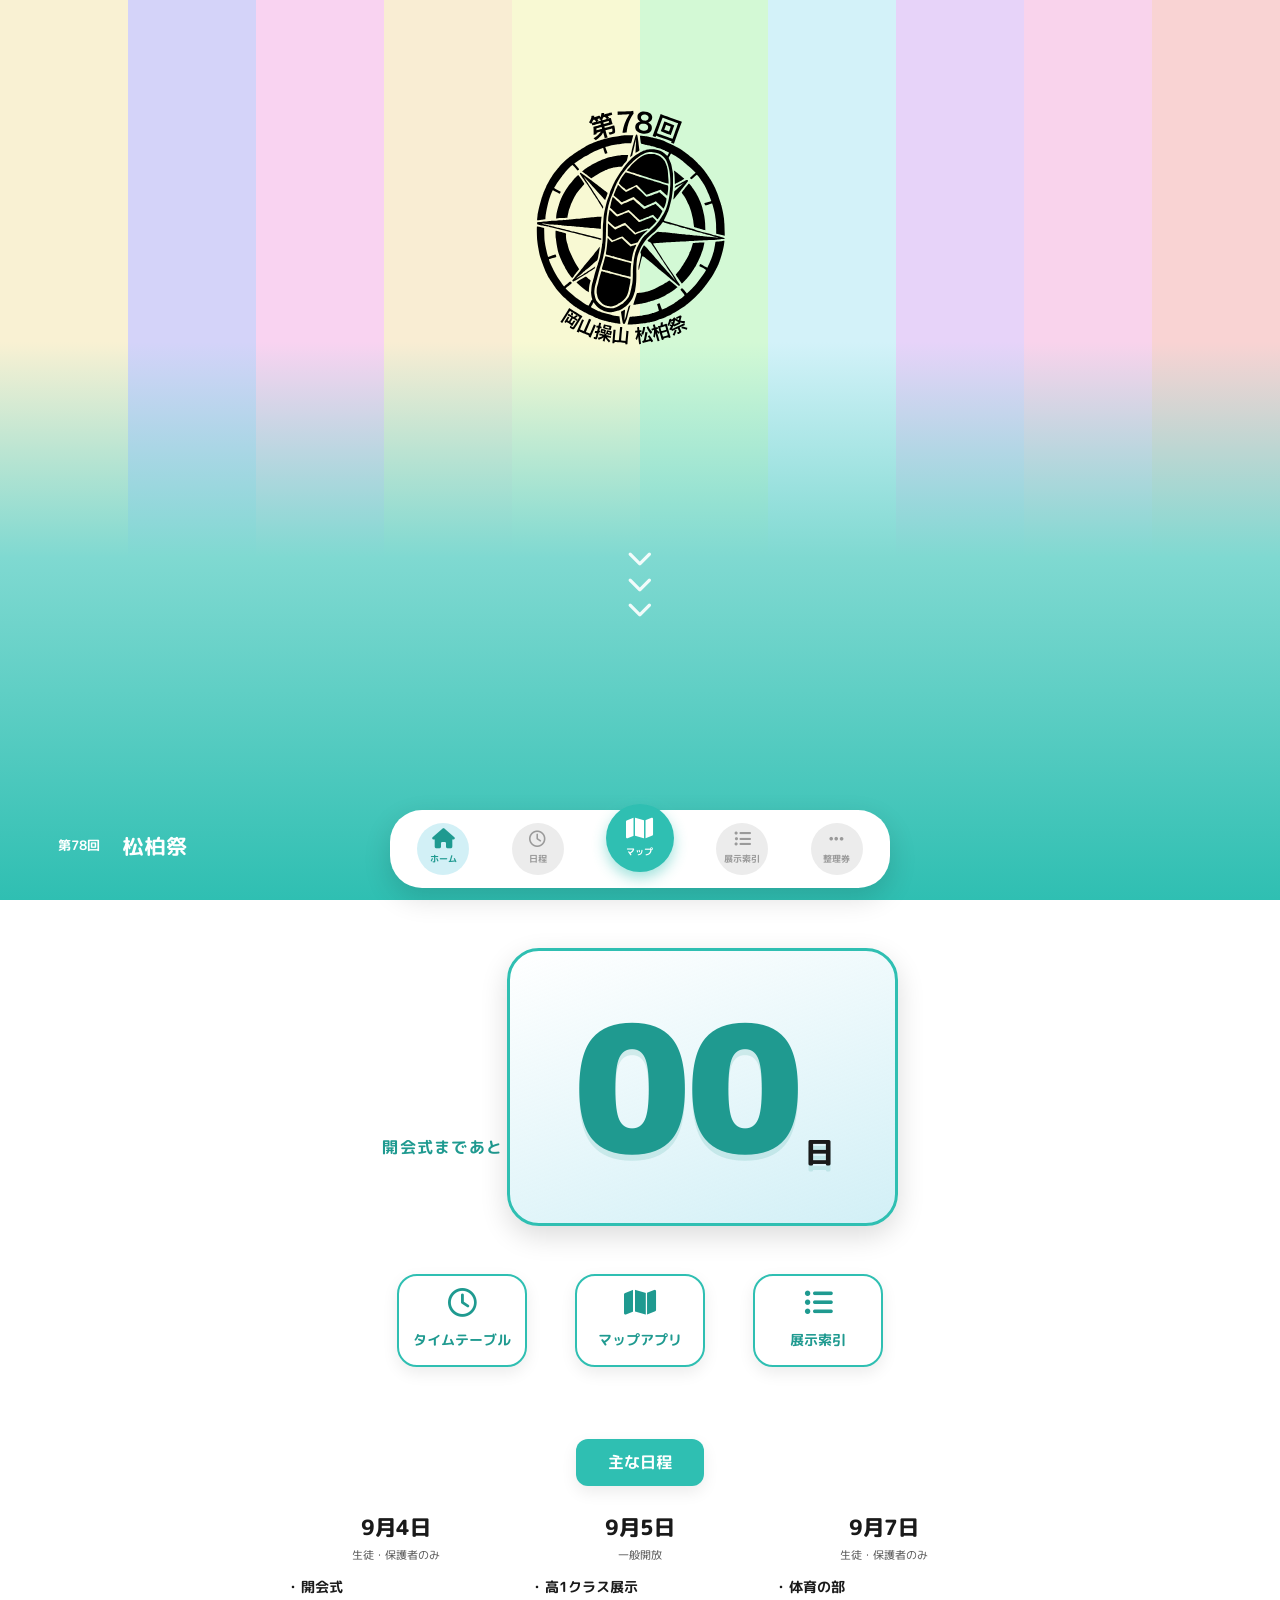
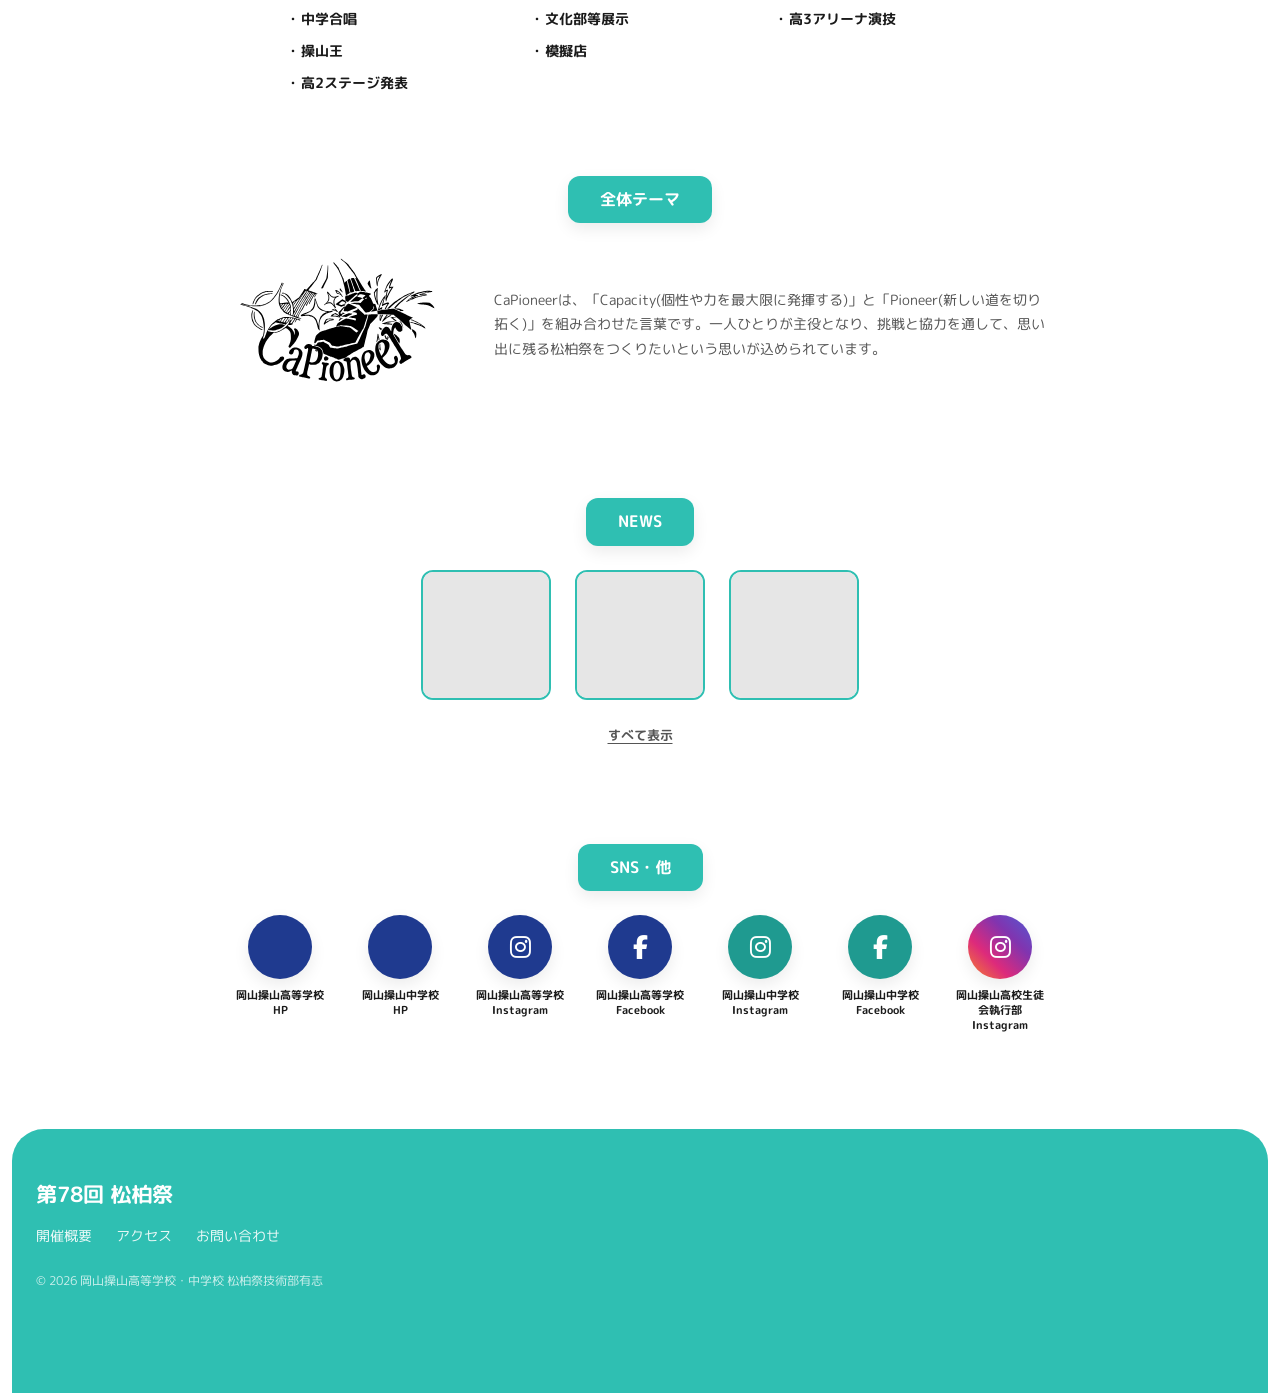
==== index.html @ d649d00e "gae" ====
<!DOCTYPE html>
<html lang="ja">
<head>
  <meta charset="UTF-8">
  <meta name="viewport" content="width=device-width, initial-scale=1.0, viewport-fit=cover">
  <title>第78回 松柏祭 | 岡山操山 松柏祭 公式案内サイト</title>
  <meta name="description" content="岡山操山高等学校 第78回 松柏祭の公式案内サイト。タイムテーブル・マップ・展示情報・お知らせをご案内します。">

  <!-- Google Fonts: 丸みのある見出し/本文フォント -->
  <link rel="preconnect" href="https://fonts.googleapis.com">
  <link href="https://fonts.googleapis.com/css2?family=M+PLUS+Rounded+1c:wght@400;500;700;800&display=swap" rel="stylesheet">

  <!-- Font Awesome(アイコン) -->
  <link rel="stylesheet" href="https://cdnjs.cloudflare.com/ajax/libs/font-awesome/6.5.1/css/all.min.css">

  <!-- サイト共通スタイル -->
  <link rel="stylesheet" href="css/style.css">
</head>
<body>

  <!-- ============ 起動時スプラッシュ(白背景→ページへゆっくり切り替え) ============ -->
  <!-- ロゴは .hero__logo と全く同じ配置ルールを使うことで、
       スプラッシュ表示時とHero本体表示時でロゴの位置・大きさが完全に一致するようにしている -->
  <div class="splash" id="splash" aria-hidden="true">
    <img class="hero__logo splash__logo" src="images/logo-shohakusai.svg" alt="">
  </div>

  <!-- ============ 背景装飾(半透明の丸) ============ -->
  <!-- aria-hidden: 装飾要素のためスクリーンリーダーからは非表示 -->
  <div class="bg-decoration" aria-hidden="true">
    <span class="circle c1"></span>
    <span class="circle c2"></span>
    <span class="circle c3"></span>
    <span class="circle c4"></span>
    <span class="circle c5"></span>
    <span class="circle c6"></span>
    <span class="circle c7"></span>
    <span class="circle c8"></span>
  </div>

  <!-- ============ Hero セクション ============ -->
  <header class="hero" id="hero">
    <img class="hero__logo" src="images/logo-shohakusai.svg" alt="第78回 岡山操山 松柏祭 ロゴ">

    <!-- スクロールを促す矢印アニメーション -->
    <div class="hero__scroll" aria-hidden="true">
      <i class="fa-solid fa-chevron-down"></i>
      <i class="fa-solid fa-chevron-down"></i>
      <i class="fa-solid fa-chevron-down"></i>
    </div>

    <!-- Heroを抜けると、この帯がそのままの位置・デザインで画面上部に固定される(id="hero-footer-bar") -->
    <div class="hero__footer-bar" id="hero-footer-bar">
      <span class="badge">第78回</span>
      <span class="title">松柏祭</span>
    </div>
  </header>

  <!-- ============ メインコンテンツ(PCでは中央寄せ幅を持たせる) ============ -->
  <div class="page-content">
    <main>
      <!-- ============ カウントダウン ============ -->
      <section class="countdown fade-in-section" aria-label="開会式カウントダウン">
        <p class="countdown__label">開会式まであと</p>
        <div class="countdown__card">
          <p class="countdown__number">
            <span id="countdown-days">--</span><span class="countdown__unit">日</span>
          </p>
        </div>
      </section>

      <!-- ============ メニュー(タイムテーブル/マップ/展示) ============ -->
      <nav class="menu-buttons fade-in-section" aria-label="主要メニュー">
        <a href="pages/timetable.html" class="menu-btn">
          <span class="menu-btn__circle"><i class="fa-regular fa-clock"></i></span>
          <span class="menu-btn__label">タイムテーブル</span>
        </a>
        <a href="pages/map.html" class="menu-btn">
          <span class="menu-btn__circle"><i class="fa-solid fa-map"></i></span>
          <span class="menu-btn__label">マップアプリ</span>
        </a>
        <a href="pages/exhibits.html" class="menu-btn">
          <span class="menu-btn__circle"><i class="fa-solid fa-list-ul"></i></span>
          <span class="menu-btn__label">展示索引</span>
        </a>
      </nav>

      <!-- ============ 主な日程 ============ -->
      <section class="schedule fade-in-section" aria-label="主な日程">
        <p class="pill-btn">主な日程</p>
        <div class="schedule__grid">
          <div class="schedule__day">
            <p class="schedule__date">9月4日</p>
            <p class="schedule__note">生徒・保護者のみ</p>
            <ul class="schedule__list">
              <li>開会式</li>
              <li>中学合唱</li>
              <li>操山王</li>
              <li>高2ステージ発表</li>
            </ul>
          </div>
          <div class="schedule__day">
            <p class="schedule__date">9月5日</p>
            <p class="schedule__note">一般開放</p>
            <ul class="schedule__list">
              <li>高1クラス展示</li>
              <li>文化部等展示</li>
              <li>模擬店</li>
            </ul>
          </div>
          <div class="schedule__day">
            <p class="schedule__date">9月7日</p>
            <p class="schedule__note">生徒・保護者のみ</p>
            <ul class="schedule__list">
              <li>体育の部</li>
              <li>高3アリーナ演技</li>
            </ul>
          </div>
        </div>
      </section>

      <!-- ============ 全体テーマ(常時表示・モーダルは廃止) ============ -->
      <section class="theme-section fade-in-section" aria-label="全体テーマ">
        <p class="pill-btn">全体テーマ</p>
        <div class="theme-section__body">
          <img class="theme-section__logo" src="images/logo-capioneer.svg" alt="全体テーマ Capioneer ロゴ">
          <p class="theme-section__desc">
            CaPioneerは、「Capacity(個性や力を最大限に発揮する)」と「Pioneer(新しい道を切り拓く)」を組み合わせた言葉です。一人ひとりが主役となり、挑戦と協力を通して、思い出に残る松柏祭をつくりたいという思いが込められています。
          </p>
        </div>
      </section>

      <!-- ============ NEWS ============ -->
      <section class="news fade-in-section" aria-label="お知らせ一覧">
        <p class="pill-btn">NEWS</p>
        <div class="news__grid">
          <a class="news__item" href="pages/news.html">
            <span class="news__placeholder"></span>
          </a>
          <a class="news__item" href="pages/news.html">
            <span class="news__placeholder"></span>
          </a>
          <a class="news__item" href="pages/news.html">
            <span class="news__placeholder"></span>
          </a>
        </div>
        <a class="news__viewall" href="pages/news.html">すべて表示</a>
      </section>

      <!-- ============ SNS・他 ============ -->
      <section class="sns fade-in-section" aria-label="SNS・その他リンク">
        <p class="pill-btn">SNS・他</p>
        <div class="sns__grid">
          <a class="sns__item" href="https://www.sozan.okayama-c.ed.jp/" target="_blank" rel="noopener">
            <span class="sns__icon sns__icon--school"><i class=""></i></span>
            <span class="sns__label">岡山操山高等学校<br>HP</span>
          </a>
          <a class="sns__item" href="https://www.sozan-jhs.okayama-c.ed.jp/" target="_blank" rel="noopener">
            <span class="sns__icon sns__icon--school"><i class=""></i></span>
            <span class="sns__label">岡山操山中学校<br>HP</span>
          </a>
          <a class="sns__item" href="https://www.instagram.com/sozankou_shouhaku?utm_source=ig_web_button_share_sheet&igsh=ZDNlZDc0MzIxNw==" target="_blank" rel="noopener">
            <span class="sns__icon sns__icon--school"><i class="fa-brands fa-instagram"></i></span>
            <span class="sns__label">岡山操山高等学校<br>Instagram</span>
          </a>
          <a class="sns__item" href="https://www.facebook.com/okayama.sozan" target="_blank" rel="noopener">
            <span class="sns__icon sns__icon--school"><i class="fa-brands fa-facebook-f"></i></span>
            <span class="sns__label">岡山操山高等学校<br>Facebook</span>
          </a>
          <a class="sns__item" href="https://www.instagram.com/sozanjhs01?utm_source=ig_web_button_share_sheet&igsh=ZDNlZDc0MzIxNw==" target="_blank" rel="noopener">
            <span class="sns__icon sns__icon--junior"><i class="fa-brands fa-instagram"></i></span>
            <span class="sns__label">岡山操山中学校<br>Instagram</span>
          </a>
          <a class="sns__item" href="https://www.facebook.com/sozanjhs/" target="_blank" rel="noopener">
            <span class="sns__icon sns__icon--junior"><i class="fa-brands fa-facebook-f"></i></span>
            <span class="sns__label">岡山操山中学校<br>Facebook</span>
          </a>
          <a class="sns__item" href="https://www.instagram.com/sozanseitokai?utm_source=ig_web_button_share_sheet&igsh=ZDNlZDc0MzIxNw==" target="_blank" rel="noopener">
            <span class="sns__icon sns__icon--capioneer"><i class="fa-brands fa-instagram"></i></span>
            <span class="sns__label">岡山操山高校生徒会執行部<br>Instagram</span>
          </a>
        </div>
      </section>
    </main>
  </div>

  <!-- ============ フッター(ターコイズを画面最下部まで伸ばす) ============ -->
  <footer class="site-footer fade-in-section">
    <p class="footer-title">第78回 松柏祭</p>
    <ul class="footer-links">
      <li>開催概要</li>
      <li>アクセス</li>
      <li>お問い合わせ</li>
    </ul>
    <p class="footer-copy">&copy; 2026 岡山操山高等学校・中学校 松柏祭技術部有志</p>
  </footer>

  <!-- =====-======= 下部タブバー(画面最下部に固定) ============ -->
  <nav class="tab-bar" aria-label="下部ナビゲーション">
    <a href="#hero" class="tab-item is-active" data-tab="home">
      <i class="fa-solid fa-house"></i>
      <span>ホーム</span>
    </a>
    <a href="pages/timetable.html" class="tab-item" data-tab="timetable">
      <i class="fa-regular fa-clock"></i>
      <span>日程</span>
    </a>
    <a href="pages/map.html" class="tab-item tab-item--center" data-tab="map">
      <i class="fa-solid fa-map"></i>
      <span>マップ</span>
    </a>
    <a href="pages/exhibits.html" class="tab-item" data-tab="exhibits">
      <i class="fa-solid fa-list-ul"></i>
      <span>展示索引</span>
    </a>
    <a href="pages/news.html" class="tab-item" data-tab="more">
      <i class="fa-solid fa-ellipsis"></i>
      <span>整理券</span>
    </a>
  </nav>

  <!-- サイト共通スクリプト -->
  <script src="js/script.js"></script>
</body>
</html>
---- css/style.css ----
/* ============================================================
   松柏祭 案内サイト スタイルシート
   構成: 変数定義 → リセット → 共通パーツ → セクション別 → タブバー
         → モーダル → アニメーション → レスポンシブ
   ============================================================ */

/* ---------- 1. カラー・変数定義( :root で一元管理 ) ---------- */
:root {
  /* ベースカラー */
  --color-bg: #ffffff;
  --color-text: #1a1a1a;
  --color-text-sub: #555555;

  /* アクセント(ターコイズグリーン) */
  --color-accent: #2fbfb2;
  --color-accent-dark: #1f9a90;
  --color-accent-light: #7fd9d1;

  /* パステルカラー(装飾の丸用) */
  --pastel-yellow: #f5e6a8;
  --pastel-pink:   #f6c9d6;
  --pastel-blue:   #ade3ef;
  --pastel-purple: #d9cdf0;
  --pastel-green:  #c8edd1;

  /* Hero背景ストライプ専用カラー(指定画像から抽出した10色を左から順に) */
  --stripe-1: #f9f1d3;
  --stripe-2: #d4d3f9;
  --stripe-3: #f9d3f1;
  --stripe-4: #f9edd3;
  --stripe-5: #f8f9d3;
  --stripe-6: #d3f9d5;
  --stripe-7: #d3f2f9;
  --stripe-8: #e7d3f9;
  --stripe-9: #f9d3ec;
  --stripe-10: #f9d3d3;

  /* 半透明版(背景の丸用) */
  --pastel-yellow-t: rgba(245, 230, 168, 0.55);
  --pastel-pink-t:   rgba(246, 201, 214, 0.55);
  --pastel-blue-t:   rgba(173, 227, 239, 0.55);
  --pastel-purple-t: rgba(217, 205, 240, 0.55);
  --pastel-green-t:  rgba(200, 237, 209, 0.55);

  /* 影・角丸・余白 */
  --radius-s: 12px;
  --radius-m: 20px;
  --radius-l: 32px;
  --shadow-soft: 0 6px 16px rgba(0, 0, 0, 0.08);
  --shadow-strong: 0 10px 28px rgba(0, 0, 0, 0.14);
  --space-s: 12px;
  --space-m: 24px;
  --space-l: 48px;

  /* タブバーの高さ(コンテンツの下部余白計算に使用) */
  --tabbar-height: 78px;

  /* フォント */
  --font-heading: 'M PLUS Rounded 1c', 'Hiragino Maru Gothic ProN', sans-serif;
  --font-body: 'M PLUS Rounded 1c', 'Hiragino Kaku Gothic ProN', sans-serif;
}

/* ---------- 2. リセット ---------- */
* {
  margin: 0;
  padding: 0;
  box-sizing: border-box;
}

html {
  scroll-behavior: smooth;
  height: 100%;
}

/* sticky footer パターン:コンテンツが短くてもフッターが画面最下部に張り付く */
body {
  display: flex;
  flex-direction: column;
  min-height: 100%;
  font-family: var(--font-body);
  color: var(--color-text);
  background-color: var(--color-bg);
  line-height: 1.7;
  overflow-x: hidden;
}

/* main を伸縮させることでフッターを常に下端に押し出す */
.page-content {
  flex: 1 0 auto;
}

a {
  text-decoration: none;
  color: inherit;
}

button {
  font-family: inherit;
  border: none;
  background: none;
  cursor: pointer;
}

img {
  max-width: 100%;
  display: block;
}

ul {
  list-style: none;
}

/* ---------- 3. 起動時スプラッシュ ---------- */
/* 白背景の上に Hero ロゴ(.hero__logo と同じ配置・同じサイズ)だけを表示し、
   一定時間後に背景を透明へフェードさせることで「白背景 → ページ」への
   ゆっくりとした切り替わりを演出する。ロゴ自体の位置・大きさは
   Hero本体のロゴと完全に同一なので、切り替わってもロゴは動かない。 */
.splash {
  position: fixed;
  inset: 0;
  z-index: 300;
  display: flex;
  flex-direction: column;
  align-items: center;
  padding: var(--space-l) var(--space-m) var(--space-m);
  background: var(--color-bg);
  opacity: 1;
  visibility: visible;
  transition: opacity 1.4s ease, visibility 1.4s ease;
}

.splash__logo {
  /* .hero__logo の margin-top / width をそのまま継承して位置を一致させる */
  animation: none; /* Hero側のfadeInDownと二重に動かないようにsplash内では無効化 */
}

.splash.is-hidden {
  opacity: 0;
  visibility: hidden;
  pointer-events: none;
}

/* スプラッシュ表示中はページのスクロールを止める */
body.is-splash-active {
  overflow: hidden;
  height: 100%;
}

/* ---------- 4. 背景の半透明の丸(装飾) ---------- */
/* 全体を覆う固定の装飾レイヤー。クリックを邪魔しないよう pointer-events: none */
.bg-decoration {
  position: fixed;
  inset: 0;
  z-index: -1;
  overflow: hidden;
  pointer-events: none;
}

.bg-decoration .circle {
  position: absolute;
  border-radius: 50%;
  filter: blur(0.5px);
}

/* 各丸のサイズ・位置・色をランダム風に配置 */
.bg-decoration .c1 { width: 180px; height: 180px; top: 8%;  left: -60px; background: var(--pastel-yellow-t); }
.bg-decoration .c2 { width: 220px; height: 220px; top: 4%;  right: -80px; background: var(--pastel-green-t); }
.bg-decoration .c3 { width: 160px; height: 160px; top: 30%; left: 4%;   background: var(--pastel-blue-t); }
.bg-decoration .c4 { width: 240px; height: 240px; top: 24%; right: -90px; background: var(--pastel-pink-t); }
.bg-decoration .c5 { width: 150px; height: 150px; top: 55%; right: 6%;  background: var(--pastel-purple-t); }
.bg-decoration .c6 { width: 190px; height: 190px; top: 62%; left: -70px; background: var(--pastel-pink-t); }
.bg-decoration .c7 { width: 170px; height: 170px; top: 82%; right: -60px; background: var(--pastel-green-t); }
.bg-decoration .c8 { width: 140px; height: 140px; top: 78%; left: 8%;   background: var(--pastel-yellow-t); }

/* ---------- 5. Hero セクション ---------- */
.hero {
  position: relative;
  min-height: 100vh;
  display: flex;
  flex-direction: column;
  align-items: center;
  justify-content: space-between;
  overflow: hidden;
  padding: var(--space-l) var(--space-m) var(--space-m);
  text-align: center;
  /* 上:淡いストライプ → 下:ターコイズへのグラデーション */
  background:
    linear-gradient(to bottom, rgba(255,255,255,0) 0%, rgba(255,255,255,0) 38%, var(--color-accent-light) 62%, var(--color-accent) 100%),
    repeating-linear-gradient(
      90deg,
      var(--stripe-1)  0%   10%,
      var(--stripe-2)  10%  20%,
      var(--stripe-3)  20%  30%,
      var(--stripe-4)  30%  40%,
      var(--stripe-5)  40%  50%,
      var(--stripe-6)  50%  60%,
      var(--stripe-7)  60%  70%,
      var(--stripe-8)  70%  80%,
      var(--stripe-9)  80%  90%,
      var(--stripe-10) 90%  100%
    );
}

.hero__logo {
  width: min(78vw, 680px);
  margin-top: var(--space-l);
  animation: fadeInDown 1s ease both;
}

/* スクロールを促す矢印アニメーション */
.hero__scroll {
  display: flex;
  flex-direction: column;
  align-items: center;
  gap: -6px;
  color: #ffffff;
  margin: var(--space-m) 0;
}

.hero__scroll i {
  font-size: 1.6rem;
  animation: bounceDown 1.6s ease-in-out infinite;
  opacity: 0.9;
}
.hero__scroll i:nth-child(2) { animation-delay: 0.15s; }
.hero__scroll i:nth-child(3) { animation-delay: 0.3s; }

/* Hero下部の帯(祭名表示) */
.hero__footer-bar {
  width: 100%;
  display: flex;
  align-items: center;
  gap: var(--space-s);
  color: #ffffff;
  font-weight: 700;
  padding: var(--space-s) var(--space-m);
}

.hero__footer-bar .badge {
  font-size: 0.8rem;
  padding: 4px 10px;
  border-radius: 999px;
}

.hero__footer-bar .title {
  font-size: 1.3rem;
  letter-spacing: 0.05em;
}

/* Heroを抜けると、この帯は位置・デザインをそのままに画面上部へ固定される。
   フェードインやスライドといった演出は行わず、クラス付与と同時に瞬時に切り替わる。 */
.hero__footer-bar.is-pinned {
  position: fixed;
  top: 0;
  left: 0;
  right: 0;
  z-index: 150;
  background: var(--color-accent);
}

/* ----------- 6. カウントダウン ----------- */
.countdown {
  text-align: center;
  padding: var(--space-l) var(--space-m) var(--space-m);
}

.countdown__label {
  display: inline-block;
  font-size: 1rem;
  font-weight: 700;
  color: var(--color-accent-dark);
  letter-spacing: 0.08em;
  margin-bottom: var(--space-m);
}

/* 数字を引き立てるカード。パステルなグラデーションと太めのアクセント枠、
   ふわっとした影でおしゃれさと視認性を両立させる */
.countdown__card {
  position: relative;
  display: inline-flex;
  align-items: center;
  justify-content: center;
  margin: 0 auto;
  padding: var(--space-m) var(--space-l);
  background: linear-gradient(160deg, #ffffff 0%, var(--pastel-blue-t) 100%);
  border: 3px solid var(--color-accent);
  border-radius: var(--radius-l);
  box-shadow: var(--shadow-strong);
  /* ほんのり呼吸するように影が揺れることで、カード全体に生き生きとした印象を持たせる */
  animation: countdownGlow 3.2s ease-in-out infinite;
}

.countdown__number {
  display: flex;
  align-items: baseline;
  justify-content: center;
  gap: 6px;
  /* 数字を画面の主役として大きく・太く表示する(以前は無効な font-weight で細く表示されていたのを修正) */
  font-size: clamp(9rem, 34vw, 15rem);
  font-weight: 900;
  color: var(--color-accent-dark);
  line-height: 1;
  letter-spacing: -0.02em;
  /* 少し立体感を出すためのソフトなテキストシャドウ */
  text-shadow: 0 6px 0 rgba(31, 154, 144, 0.15);
}

.countdown__unit {
  font-size: 1.8rem;
  font-weight: 800;
  color: var(--color-text);
  align-self: flex-end;
  margin-bottom: 0.5rem;
}

/* ---------- 7. メニューボタン(タイムテーブル/マップ/展示) ---------- */
.menu-buttons {
  display: flex;
  justify-content: center;
  gap: var(--space-s);
  padding: var(--space-m);
  flex-wrap: wrap;
}
 
.menu-btn {
  display: flex;
  flex-direction: column;
  align-items: center;
  gap: 8px;
  width: 96px;
  padding: var(--space-s) 4px;
  background: #ffffff;
  border: 2px solid var(--color-accent);
  border-radius: var(--radius-m);
  box-shadow: var(--shadow-soft);
  color: var(--color-accent-dark);
  font-size: 0.78rem;
  font-weight: 700;
  transition: transform 0.2s ease, box-shadow 0.2s ease, background 0.2s ease;
}
 
.menu-btn i {
  font-size: 1.4rem;
}
 
.menu-btn:hover {
  background: var(--color-accent);
  color: #ffffff;
}
 

/* ---------- 7.5 主な日程 ---------- */
.schedule {
  padding: var(--space-l) var(--space-m) var(--space-m);
  text-align: center;
}

.schedule__grid {
  display: flex;
  flex-wrap: wrap;
  justify-content: center;
  gap: var(--space-l) var(--space-m);
  margin-top: var(--space-m);
  max-width: 720px;
  margin-left: auto;
  margin-right: auto;
}

.schedule__day {
  flex: 1 1 160px;
  max-width: 220px;
}

.schedule__date {
  font-size: 1.3rem;
  font-weight: 800;
  color: var(--color-text);
}

.schedule__note {
  font-size: 0.68rem;
  color: var(--color-text-sub);
  margin-bottom: var(--space-s);
}

.schedule__list {
  text-align: left;
}

.schedule__list li {
  position: relative;
  padding-left: 1.1em;
  font-weight: 700;
  font-size: 0.88rem;
  margin-bottom: 8px;
}

.schedule__list li::before {
  content: '・';
  position: absolute;
  left: 0;
}

/* ---------- 8. 全体テーマ / NEWS / SNS タイトルラベル(共通・アニメーションなし) ---------- */

/* Hero下部の帯(.hero__footer-bar)と統一感を持たせた、常に静止したタイトルラベル。
   カーソルによるホバー/クリック時の演出(拡大・浮き上がり・色変化)は一切行わない。 */
.pill-btn {
  display: inline-block;
  padding: 10px 32px;
  background: var(--color-accent);
  color: #ffffff;
  font-weight: 700;
  font-size: 1rem;
  border-radius: var(--radius-s);
  box-shadow: var(--shadow-soft);
}

/* ---------- 8.5 全体テーマ セクション(常時表示・モーダル廃止) ---------- */
.theme-section {
  text-align: center;
  padding: var(--space-l) var(--space-m);
}

.theme-section__eyebrow {
  display: inline-block;
  font-size: 0.85rem;
  font-weight: 700;
  color: var(--color-accent-dark);
  background: var(--pastel-blue-t);
  padding: 6px 20px;
  border-radius: 999px;
  margin-bottom: var(--space-m);
}

/* モバイル:ロゴ→説明文の縦積み・中央寄せ */
.theme-section__body {
  display: flex;
  flex-direction: column;
  align-items: center;
  margin-top: var(--space-m);
}

.theme-section__logo {
  width: min(30vw, 130px);
  margin: 0 auto var(--space-m);
}

.theme-section__desc {
  max-width: 560px;
  margin: 0 auto;
  text-align: left;
  font-size: 0.9rem;
  color: var(--color-text-sub);
}

/* タブレット以上:ロゴを左、説明文を右に並べる横並びレイアウト */
@media (min-width: 768px) {
  .theme-section__body {
    flex-direction: row;
    align-items: center;
    justify-content: center;
    gap: var(--space-l);
    text-align: left;
  }

  .theme-section__logo {
    flex: 0 0 auto;
    width: min(22vw, 220px);
    margin: 0;
  }

  .theme-section__desc {
    margin: 0;
  }
}

/* ---------- 8.6 NEWS セクション ---------- */
.news {
  text-align: center;
  padding: var(--space-l) var(--space-m);
}

.news__grid {
  display: flex;
  justify-content: center;
  flex-wrap: wrap;
  gap: var(--space-m);
  margin-top: var(--space-m);
}

.news__item {
  display: block;
  width: 130px;
  height: 130px;
  border: 2.5px solid var(--color-accent);
  border-radius: var(--radius-s);
  overflow: hidden;
  transition: transform 0.2s ease, box-shadow 0.2s ease;
}

.news__item:hover {
  transform: translateY(-4px);
  box-shadow: var(--shadow-soft);
}

.news__placeholder {
  display: block;
  width: 100%;
  height: 100%;
  background: #e6e6e6;
}

.news__viewall {
  display: inline-block;
  margin-top: var(--space-m);
  color: var(--color-text-sub);
  font-size: 0.82rem;
  font-weight: 700;
  text-decoration: underline;
  text-underline-offset: 3px;
}

/* ---------- 8.7 SNS・他 セクション ---------- */
.sns {
  text-align: center;
  padding: var(--space-l) var(--space-m);
}

.sns__grid {
  display: flex;
  justify-content: center;
  flex-wrap: wrap;
  gap: var(--space-l) var(--space-m);
  margin-top: var(--space-m);
}

.sns__item {
  display: flex;
  flex-direction: column;
  align-items: center;
  gap: 8px;
  width: 96px;
  color: var(--color-text);
}

.sns__icon {
  display: flex;
  align-items: center;
  justify-content: center;
  width: 64px;
  height: 64px;
  border-radius: 50%;
  color: #ffffff;
  font-size: 1.5rem;
  box-shadow: var(--shadow-soft);
  transition: transform 0.2s ease, box-shadow 0.2s ease;
}

.sns__item:hover .sns__icon {
  transform: translateY(-4px);
  box-shadow: var(--shadow-strong);
}

.sns__icon--school {
  background: #1f3a8f;
}

.sns__icon--junior {
  background: var(--color-accent-dark);
}

.sns__icon--capioneer {
  background: linear-gradient(45deg, #f58529, #dd2a7b, #8134af, #515bd4);
}

.sns__label {
  font-size: 0.68rem;
  font-weight: 700;
  line-height: 1.4;
}

/* ---------- 9. フッター ---------- */
/* ターコイズの背景を画面の一番下までしっかり伸ばす。
   タブバー分の余白は body ではなくフッター自身が padding-bottom として持つことで、
   フッターの色が途切れずタブバーの裏まで続くようにしている。 */
.site-footer {
  flex-shrink: 0; /* sticky footer レイアウトで潰れないように */
  margin: var(--space-l) var(--space-s) 0;
  background: var(--color-accent);
  color: #ffffff;
  border-radius: var(--radius-l) var(--radius-l) 0 0;
  padding: var(--space-l) var(--space-m) calc(var(--tabbar-height) + 24px);
  text-align: left;
}

.site-footer .footer-title {
  font-size: 1.3rem;
  font-weight: 700;
  margin-bottom: var(--space-s);
}

.site-footer .footer-links {
  display: flex;
  flex-wrap: wrap;
  gap: var(--space-m);
  font-size: 0.85rem;
  opacity: 0.9;
  margin-bottom: var(--space-m);
}

.site-footer .footer-copy {
  font-size: 0.75rem;
  opacity: 0.75;
}

/* ---------- 10. 下部タブバー ---------- */
.tab-bar {
  position: fixed;
  bottom: 0;
  left: 0;
  right: 0;
  height: var(--tabbar-height);
  background: #ffffff;
  border-radius: var(--radius-l) var(--radius-l) 0 0;
  box-shadow: 0 -4px 18px rgba(0, 0, 0, 0.08);
  display: flex;
  align-items: center;
  justify-content: space-around;
  z-index: 100;
  padding: 0 6px;
}

.tab-item {
  display: flex;
  flex-direction: column;
  align-items: center;
  justify-content: center;
  gap: 4px;
  width: 52px;
  height: 52px;
  border-radius: 50%;
  background: #ececec;
  color: #9a9a9a;
  font-size: 0.6rem;
  transition: all 0.25s ease;
}

.tab-item i {
  font-size: 1.05rem;
  transition: all 0.25s ease;
}

.tab-item span {
  font-size: 0.55rem;
  font-weight: 600;
}

/* 中央タブ(マップ)は大きい丸+アクセントカラー */
.tab-item--center {
  width: 68px;
  height: 68px;
  background: var(--color-accent);
  color: #ffffff;
  margin-top: -22px;
  box-shadow: 0 6px 14px rgba(47, 191, 178, 0.45);
}

.tab-item--center i {
  font-size: 1.5rem;
}

.tab-item--center span {
  font-size: 0.58rem;
  color: #ffffff;
}

/* 選択中タブの強調(中央以外) */
.tab-item.is-active:not(.tab-item--center) {
  background: var(--pastel-blue-t);
  color: var(--color-accent-dark);
}

.tab-item.is-active:not(.tab-item--center) i {
  transform: scale(1.2);
  color: var(--color-accent-dark);
}

/* 中央タブが選択中の場合は少し拡大 */
.tab-item--center.is-active {
  animation: tabPop 0.35s ease;
}

.tab-item:active {
  transform: scale(0.9);
}

/* ---------- 11. (廃止) 全体テーマは常時表示セクションに変更したため、モーダル用CSSは削除しました ---------- */

/* ---------- 12. 汎用アニメーション ---------- */
@keyframes fadeInDown {
  from { opacity: 0; transform: translateY(-20px); }
  to   { opacity: 1; transform: translateY(0); }
}

@keyframes bounceDown {
  0%, 100% { transform: translateY(0); opacity: 0.6; }
  50%      { transform: translateY(8px); opacity: 1; }
}

@keyframes tabPop {
  0%   { transform: scale(1); }
  50%  { transform: scale(1.15); }
  100% { transform: scale(1); }
}

/* カウントダウンカードが静かに呼吸するように影が変化する演出 */
@keyframes countdownGlow {
  0%, 100% {
    box-shadow: var(--shadow-strong);
  }
  50% {
    box-shadow: 0 14px 36px rgba(47, 191, 178, 0.28);
  }
}

/* スクロール時フェードイン用(JSでクラス付与) */
.fade-in-section {
  opacity: 0;
  transform: translateY(24px);
  transition: opacity 0.7s ease, transform 0.7s ease;
}

.fade-in-section.is-visible {
  opacity: 1;
  transform: translateY(0);
}

/* ---------- 13. レスポンシブ対応(モバイルファースト → タブレット/PC拡張) ---------- */

/* タブレット(iPad想定) */
@media (min-width: 768px) {
  .countdown__number {
    font-size: 11rem;
  }

  .countdown__card {
    padding: var(--space-l) 64px;
  }

  .menu-btn {
    width: 130px;
    font-size: 0.9rem;
  }

  .menu-btn i {
    font-size: 1.8rem;
  }

  .tab-bar {
    max-width: 500px;
    left: 50%;
    transform: translateX(-50%);
    border-radius: var(--radius-l);
    bottom: 12px;
    box-shadow: var(--shadow-strong);
  }
}

/* PC想定:
   Hero / 固定ヘッダー / フッター / タブバーは画面幅いっぱいに広げたまま、
   カウントダウンや全体テーマなど「読みもの」部分だけを中央寄せしてカード感を出す。
   これにより 1920×1080 のような大画面でも Hero が左右に余白を作らず画面いっぱいに表示される。 */
@media (min-width: 1024px) {
  .page-content {
    max-width: 900px;
    margin: 0 auto;
  }

  .hero__logo {
    width: 360px;
  }

  .menu-buttons {
    gap: var(--space-l);
  }
}

/* フルHD以上の大画面:Hero の余白の付き方を微調整し、縦方向も画面いっぱいに保つ */
@media (min-width: 1440px) {
  .hero {
    min-height: 100vh;
  }
}
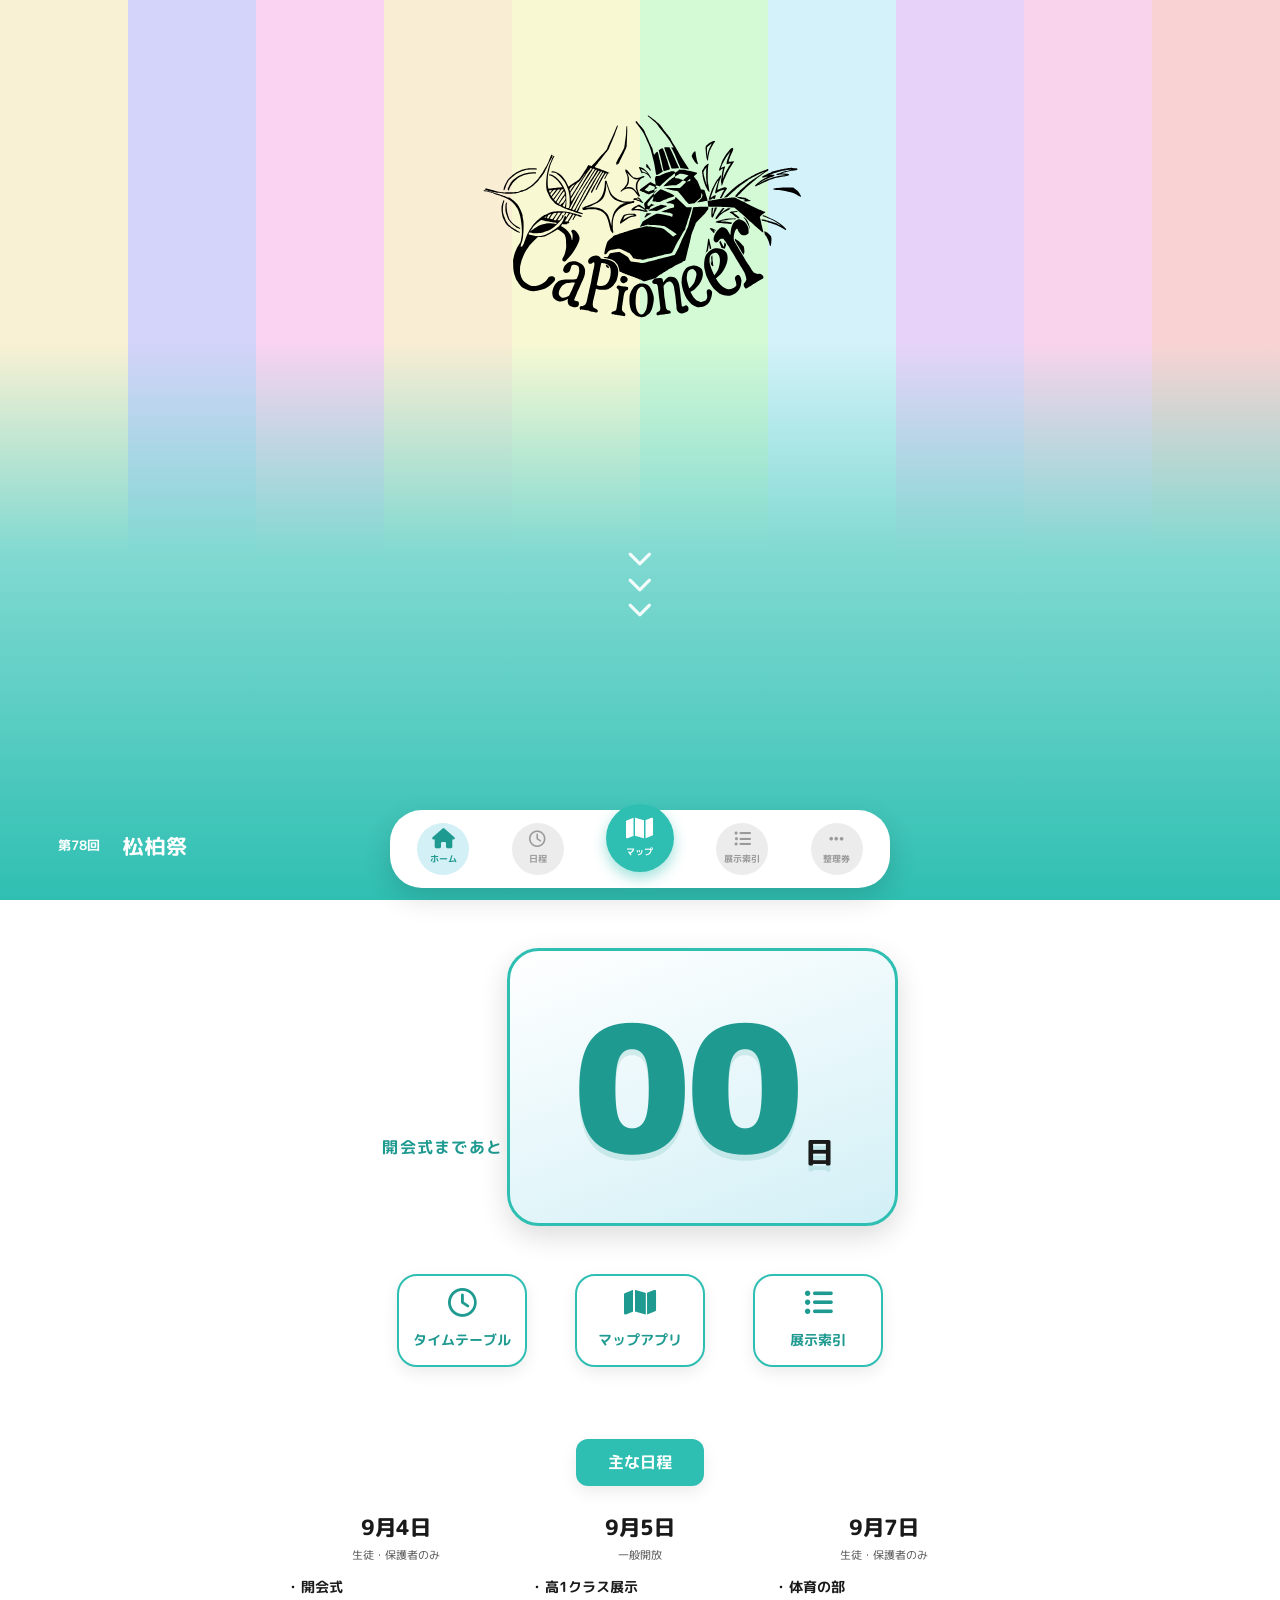
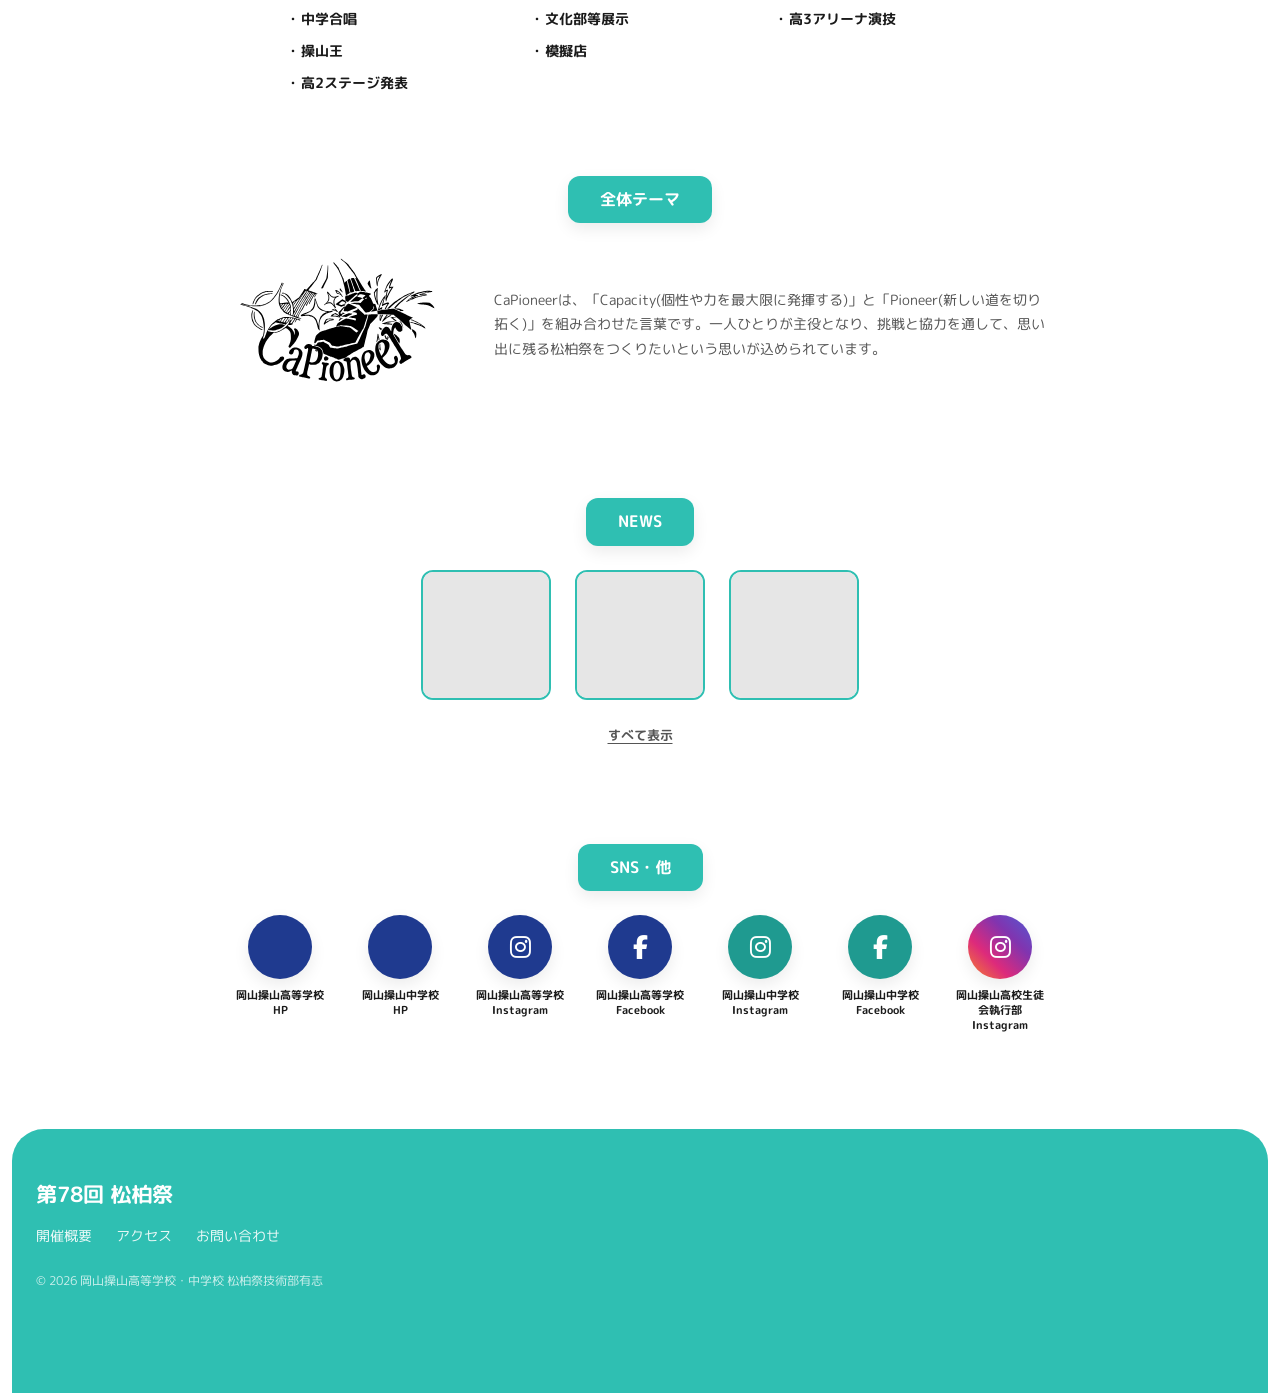
==== commit 340ae4f6: "fathrae" ====
--- a/index.html
+++ b/index.html
@@ -22,7 +22,7 @@
   <!-- ロゴは .hero__logo と全く同じ配置ルールを使うことで、
        スプラッシュ表示時とHero本体表示時でロゴの位置・大きさが完全に一致するようにしている -->
   <div class="splash" id="splash" aria-hidden="true">
-    <img class="hero__logo splash__logo" src="images/logo-shohakusai.svg" alt="">
+    <img class="hero__logo splash__logo" src="images/logo-capioneer.svg" alt="">
   </div>
 
   <!-- ============ 背景装飾(半透明の丸) ============ -->
@@ -40,7 +40,7 @@
 
   <!-- ============ Hero セクション ============ -->
   <header class="hero" id="hero">
-    <img class="hero__logo" src="images/logo-shohakusai.svg" alt="第78回 岡山操山 松柏祭 ロゴ">
+    <img class="hero__logo" src="images/logo-capioneer.svg" alt="第78回 岡山操山 松柏祭 ロゴ">
 
     <!-- スクロールを促す矢印アニメーション -->
     <div class="hero__scroll" aria-hidden="true">
@@ -119,7 +119,7 @@
         </div>
       </section>
 
-      <!-- ============ 全体テーマ(常時表示・モーダルは廃止) ============ -->
+      <!-- ============ 全体テーマ=========== -->
       <section class="theme-section fade-in-section" aria-label="全体テーマ">
         <p class="pill-btn">全体テーマ</p>
         <div class="theme-section__body">
@@ -184,7 +184,7 @@
     </main>
   </div>
 
-  <!-- ============ フッター(ターコイズを画面最下部まで伸ばす) ============ -->
+  <!-- ============ フッター============ -->
   <footer class="site-footer fade-in-section">
     <p class="footer-title">第78回 松柏祭</p>
     <ul class="footer-links">
@@ -195,7 +195,7 @@
     <p class="footer-copy">&copy; 2026 岡山操山高等学校・中学校 松柏祭技術部有志</p>
   </footer>
 
-  <!-- =====-======= 下部タブバー(画面最下部に固定) ============ -->
+  <!-- =====-======= 下部タブバー(画面最下部固定) ============ -->
   <nav class="tab-bar" aria-label="下部ナビゲーション">
     <a href="#hero" class="tab-item is-active" data-tab="home">
       <i class="fa-solid fa-house"></i>
@@ -218,8 +218,6 @@
       <span>整理券</span>
     </a>
   </nav>
-
-  <!-- サイト共通スクリプト -->
   <script src="js/script.js"></script>
 </body>
 </html>
--- a/css/style.css
+++ b/css/style.css
@@ -111,10 +111,6 @@
 }
 
 /* ---------- 3. 起動時スプラッシュ ---------- */
-/* 白背景の上に Hero ロゴ(.hero__logo と同じ配置・同じサイズ)だけを表示し、
-   一定時間後に背景を透明へフェードさせることで「白背景 → ページ」への
-   ゆっくりとした切り替わりを演出する。ロゴ自体の位置・大きさは
-   Hero本体のロゴと完全に同一なので、切り替わってもロゴは動かない。 */
 .splash {
   position: fixed;
   inset: 0;
@@ -130,8 +126,7 @@
 }
 
 .splash__logo {
-  /* .hero__logo の margin-top / width をそのまま継承して位置を一致させる */
-  animation: none; /* Hero側のfadeInDownと二重に動かないようにsplash内では無効化 */
+  animation: none;
 }
 
 .splash.is-hidden {
@@ -140,14 +135,12 @@
   pointer-events: none;
 }
 
-/* スプラッシュ表示中はページのスクロールを止める */
 body.is-splash-active {
   overflow: hidden;
   height: 100%;
 }
 
 /* ---------- 4. 背景の半透明の丸(装飾) ---------- */
-/* 全体を覆う固定の装飾レイヤー。クリックを邪魔しないよう pointer-events: none */
 .bg-decoration {
   position: fixed;
   inset: 0;
@@ -162,7 +155,6 @@
   filter: blur(0.5px);
 }
 
-/* 各丸のサイズ・位置・色をランダム風に配置 */
 .bg-decoration .c1 { width: 180px; height: 180px; top: 8%;  left: -60px; background: var(--pastel-yellow-t); }
 .bg-decoration .c2 { width: 220px; height: 220px; top: 4%;  right: -80px; background: var(--pastel-green-t); }
 .bg-decoration .c3 { width: 160px; height: 160px; top: 30%; left: 4%;   background: var(--pastel-blue-t); }
@@ -183,7 +175,6 @@
   overflow: hidden;
   padding: var(--space-l) var(--space-m) var(--space-m);
   text-align: center;
-  /* 上:淡いストライプ → 下:ターコイズへのグラデーション */
   background:
     linear-gradient(to bottom, rgba(255,255,255,0) 0%, rgba(255,255,255,0) 38%, var(--color-accent-light) 62%, var(--color-accent) 100%),
     repeating-linear-gradient(
@@ -207,7 +198,6 @@
   animation: fadeInDown 1s ease both;
 }
 
-/* スクロールを促す矢印アニメーション */
 .hero__scroll {
   display: flex;
   flex-direction: column;
@@ -225,7 +215,6 @@
 .hero__scroll i:nth-child(2) { animation-delay: 0.15s; }
 .hero__scroll i:nth-child(3) { animation-delay: 0.3s; }
 
-/* Hero下部の帯(祭名表示) */
 .hero__footer-bar {
   width: 100%;
   display: flex;
@@ -247,8 +236,6 @@
   letter-spacing: 0.05em;
 }
 
-/* Heroを抜けると、この帯は位置・デザインをそのままに画面上部へ固定される。
-   フェードインやスライドといった演出は行わず、クラス付与と同時に瞬時に切り替わる。 */
 .hero__footer-bar.is-pinned {
   position: fixed;
   top: 0;
@@ -273,8 +260,6 @@
   margin-bottom: var(--space-m);
 }
 
-/* 数字を引き立てるカード。パステルなグラデーションと太めのアクセント枠、
-   ふわっとした影でおしゃれさと視認性を両立させる */
 .countdown__card {
   position: relative;
   display: inline-flex;
@@ -286,7 +271,6 @@
   border: 3px solid var(--color-accent);
   border-radius: var(--radius-l);
   box-shadow: var(--shadow-strong);
-  /* ほんのり呼吸するように影が揺れることで、カード全体に生き生きとした印象を持たせる */
   animation: countdownGlow 3.2s ease-in-out infinite;
 }
 
@@ -295,13 +279,11 @@
   align-items: baseline;
   justify-content: center;
   gap: 6px;
-  /* 数字を画面の主役として大きく・太く表示する(以前は無効な font-weight で細く表示されていたのを修正) */
   font-size: clamp(9rem, 34vw, 15rem);
   font-weight: 900;
   color: var(--color-accent-dark);
   line-height: 1;
   letter-spacing: -0.02em;
-  /* 少し立体感を出すためのソフトなテキストシャドウ */
   text-shadow: 0 6px 0 rgba(31, 154, 144, 0.15);
 }
 
@@ -321,7 +303,7 @@
   padding: var(--space-m);
   flex-wrap: wrap;
 }
- 
+
 .menu-btn {
   display: flex;
   flex-direction: column;
@@ -338,18 +320,18 @@
   font-weight: 700;
   transition: transform 0.2s ease, box-shadow 0.2s ease, background 0.2s ease;
 }
- 
+
 .menu-btn i {
   font-size: 1.4rem;
 }
- 
+
 .menu-btn:hover {
   background: var(--color-accent);
   color: #ffffff;
 }
- 
-
-/* ---------- 7.5 主な日程 ---------- */
+
+
+/* ---------- 7.5 主な日程 ----------- */
 .schedule {
   padding: var(--space-l) var(--space-m) var(--space-m);
   text-align: center;
@@ -402,9 +384,6 @@
 }
 
 /* ---------- 8. 全体テーマ / NEWS / SNS タイトルラベル(共通・アニメーションなし) ---------- */
-
-/* Hero下部の帯(.hero__footer-bar)と統一感を持たせた、常に静止したタイトルラベル。
-   カーソルによるホバー/クリック時の演出(拡大・浮き上がり・色変化)は一切行わない。 */
 .pill-btn {
   display: inline-block;
   padding: 10px 32px;
@@ -433,7 +412,6 @@
   margin-bottom: var(--space-m);
 }
 
-/* モバイル:ロゴ→説明文の縦積み・中央寄せ */
 .theme-section__body {
   display: flex;
   flex-direction: column;
@@ -454,7 +432,6 @@
   color: var(--color-text-sub);
 }
 
-/* タブレット以上:ロゴを左、説明文を右に並べる横並びレイアウト */
 @media (min-width: 768px) {
   .theme-section__body {
     flex-direction: row;
@@ -581,11 +558,8 @@
 }
 
 /* ---------- 9. フッター ---------- */
-/* ターコイズの背景を画面の一番下までしっかり伸ばす。
-   タブバー分の余白は body ではなくフッター自身が padding-bottom として持つことで、
-   フッターの色が途切れずタブバーの裏まで続くようにしている。 */
 .site-footer {
-  flex-shrink: 0; /* sticky footer レイアウトで潰れないように */
+  flex-shrink: 0;
   margin: var(--space-l) var(--space-s) 0;
   background: var(--color-accent);
   color: #ffffff;
@@ -656,7 +630,6 @@
   font-weight: 600;
 }
 
-/* 中央タブ(マップ)は大きい丸+アクセントカラー */
 .tab-item--center {
   width: 68px;
   height: 68px;
@@ -675,7 +648,6 @@
   color: #ffffff;
 }
 
-/* 選択中タブの強調(中央以外) */
 .tab-item.is-active:not(.tab-item--center) {
   background: var(--pastel-blue-t);
   color: var(--color-accent-dark);
@@ -686,7 +658,6 @@
   color: var(--color-accent-dark);
 }
 
-/* 中央タブが選択中の場合は少し拡大 */
 .tab-item--center.is-active {
   animation: tabPop 0.35s ease;
 }
@@ -694,8 +665,6 @@
 .tab-item:active {
   transform: scale(0.9);
 }
-
-/* ---------- 11. (廃止) 全体テーマは常時表示セクションに変更したため、モーダル用CSSは削除しました ---------- */
 
 /* ---------- 12. 汎用アニメーション ---------- */
 @keyframes fadeInDown {
@@ -714,7 +683,6 @@
   100% { transform: scale(1); }
 }
 
-/* カウントダウンカードが静かに呼吸するように影が変化する演出 */
 @keyframes countdownGlow {
   0%, 100% {
     box-shadow: var(--shadow-strong);
@@ -724,7 +692,6 @@
   }
 }
 
-/* スクロール時フェードイン用(JSでクラス付与) */
 .fade-in-section {
   opacity: 0;
   transform: translateY(24px);
@@ -738,7 +705,6 @@
 
 /* ---------- 13. レスポンシブ対応(モバイルファースト → タブレット/PC拡張) ---------- */
 
-/* タブレット(iPad想定) */
 @media (min-width: 768px) {
   .countdown__number {
     font-size: 11rem;
@@ -767,10 +733,6 @@
   }
 }
 
-/* PC想定:
-   Hero / 固定ヘッダー / フッター / タブバーは画面幅いっぱいに広げたまま、
-   カウントダウンや全体テーマなど「読みもの」部分だけを中央寄せしてカード感を出す。
-   これにより 1920×1080 のような大画面でも Hero が左右に余白を作らず画面いっぱいに表示される。 */
 @media (min-width: 1024px) {
   .page-content {
     max-width: 900px;
@@ -786,9 +748,349 @@
   }
 }
 
-/* フルHD以上の大画面:Hero の余白の付き方を微調整し、縦方向も画面いっぱいに保つ */
 @media (min-width: 1440px) {
   .hero {
     min-height: 100vh;
   }
-}+}
+
+/* ============================================================
+   展示索引ページ(pages/exhibits.html)専用スタイル
+   構成:
+     14. ページ共通ヘッダー(サブページ用・戻る導線)
+     15. 検索・カテゴリー絞り込み
+     16. タイルグリッド(60件・写真+タイトル)
+     17. 詳細モーダル
+   ============================================================ */
+
+/* ---------- 14. ページ共通ヘッダー ---------- */
+/* Heroを持たないサブページ用の固定ヘッダー。
+   Hero下部の帯(.hero__footer-bar.is-pinned)とデザインを揃え、
+   サイト全体で「上部に固定されるターコイズの帯」という一貫性を持たせている。 */
+.page-header {
+  position: fixed;
+  top: 0;
+  left: 0;
+  right: 0;
+  z-index: 150;
+  display: flex;
+  align-items: center;
+  gap: var(--space-s);
+  background: var(--color-accent);
+  color: #ffffff;
+  padding: var(--space-s) var(--space-m);
+}
+
+.page-header__back {
+  display: flex;
+  align-items: center;
+  justify-content: center;
+  width: 36px;
+  height: 36px;
+  border-radius: 50%;
+  font-size: 1rem;
+  flex-shrink: 0;
+  transition: background 0.2s ease;
+}
+
+.page-header__back:hover {
+  background: rgba(255, 255, 255, 0.2);
+}
+
+.page-header__title {
+  flex: 1;
+  text-align: center;
+  font-weight: 700;
+  font-size: 1.1rem;
+  letter-spacing: 0.04em;
+}
+
+.page-header__spacer {
+  width: 36px;
+  flex-shrink: 0;
+}
+
+/* 固定ヘッダー分、本文が隠れないようにする */
+.exhibits-page {
+  padding-top: calc(var(--space-l) + 36px + var(--space-m));
+  padding-bottom: calc(var(--tabbar-height) + var(--space-l));
+}
+
+/* ---------- 15. 検索・カテゴリー絞り込み ---------- */
+.exhibits-search {
+  padding: var(--space-m);
+  text-align: center;
+}
+
+.exhibits-search__box {
+  display: flex;
+  align-items: center;
+  gap: 10px;
+  max-width: 480px;
+  margin: 0 auto;
+  padding: 12px 18px;
+  background: #ffffff;
+  border: 2px solid var(--color-accent);
+  border-radius: 999px;
+  box-shadow: var(--shadow-soft);
+  color: var(--color-accent-dark);
+}
+
+.exhibits-search__box i {
+  font-size: 1rem;
+  flex-shrink: 0;
+}
+
+.exhibits-search__box input {
+  flex: 1;
+  border: none;
+  outline: none;
+  background: transparent;
+  font-family: inherit;
+  font-size: 0.92rem;
+  color: var(--color-text);
+}
+
+.exhibits-search__box input::placeholder {
+  color: #9aa0a0;
+}
+
+.exhibits-filter {
+  display: flex;
+  flex-wrap: wrap;
+  justify-content: center;
+  gap: 8px;
+  max-width: 640px;
+  margin: var(--space-m) auto 0;
+}
+
+.exhibits-filter__chip {
+  padding: 6px 18px;
+  border: 1.5px solid var(--color-accent);
+  border-radius: 999px;
+  background: #ffffff;
+  color: var(--color-accent-dark);
+  font-size: 0.78rem;
+  font-weight: 700;
+  transition: background 0.2s ease, color 0.2s ease;
+}
+
+.exhibits-filter__chip.is-active {
+  background: var(--color-accent);
+  color: #ffffff;
+}
+
+.exhibits-search__count {
+  margin-top: var(--space-s);
+  font-size: 0.78rem;
+  color: var(--color-text-sub);
+}
+
+/* ---------- 16. タイルグリッド ---------- */
+.exhibits-grid-section {
+  padding: 0 var(--space-m) var(--space-m);
+}
+
+.exhibits-grid {
+  display: grid;
+  grid-template-columns: repeat(auto-fill, minmax(140px, 1fr));
+  gap: var(--space-s);
+  max-width: 900px;
+  margin: 0 auto;
+}
+
+.exhibit-tile {
+  display: flex;
+  flex-direction: column;
+  align-items: stretch;
+  background: #ffffff;
+  border: none;
+  border-radius: var(--radius-s);
+  box-shadow: var(--shadow-soft);
+  overflow: hidden;
+  cursor: pointer;
+  text-align: left;
+  transition: transform 0.2s ease, box-shadow 0.2s ease;
+}
+
+.exhibit-tile:hover {
+  transform: translateY(-3px);
+  box-shadow: var(--shadow-strong);
+}
+
+.exhibit-tile:active {
+  transform: scale(0.97);
+}
+
+/* 写真プレースホルダー(実際の写真が用意でき次第、背景画像に差し替え) */
+.exhibit-tile__thumb {
+  display: flex;
+  align-items: center;
+  justify-content: center;
+  aspect-ratio: 1 / 1;
+  background: linear-gradient(160deg, #eef7f6, #dcefed);
+  color: var(--color-accent);
+  font-size: 1.6rem;
+}
+
+.exhibit-tile__body {
+  display: flex;
+  flex-direction: column;
+  gap: 4px;
+  padding: 10px 12px 14px;
+}
+
+.exhibit-tile__category {
+  font-size: 0.65rem;
+  font-weight: 700;
+  color: var(--color-accent-dark);
+}
+
+.exhibit-tile__title {
+  font-size: 0.85rem;
+  font-weight: 700;
+  color: var(--color-text);
+  line-height: 1.4;
+  display: -webkit-box;
+  -webkit-line-clamp: 2;
+  -webkit-box-orient: vertical;
+  overflow: hidden;
+}
+
+.exhibits-empty {
+  text-align: center;
+  color: var(--color-text-sub);
+  font-size: 0.9rem;
+  padding: var(--space-l) 0;
+}
+
+/* ---------- 17. 詳細モーダル ---------- */
+.exhibit-modal {
+  position: fixed;
+  inset: 0;
+  z-index: 400;
+  display: flex;
+  align-items: center;
+  justify-content: center;
+  padding: var(--space-m);
+  opacity: 0;
+  visibility: hidden;
+  transition: opacity 0.25s ease, visibility 0.25s ease;
+}
+
+.exhibit-modal.is-open {
+  opacity: 1;
+  visibility: visible;
+}
+
+.exhibit-modal__backdrop {
+  position: absolute;
+  inset: 0;
+  background: rgba(20, 30, 30, 0.55);
+}
+
+.exhibit-modal__panel {
+  position: relative;
+  width: 100%;
+  max-width: 420px;
+  max-height: 88vh;
+  overflow-y: auto;
+  background: #ffffff;
+  border-radius: var(--radius-l);
+  box-shadow: var(--shadow-strong);
+  padding: var(--space-l) var(--space-m) var(--space-m);
+  transform: translateY(16px);
+  transition: transform 0.25s ease;
+}
+
+.exhibit-modal.is-open .exhibit-modal__panel {
+  transform: translateY(0);
+}
+
+.exhibit-modal__close {
+  position: absolute;
+  top: var(--space-s);
+  right: var(--space-s);
+  width: 34px;
+  height: 34px;
+  border-radius: 50%;
+  background: #f1f3f3;
+  color: var(--color-text-sub);
+  display: flex;
+  align-items: center;
+  justify-content: center;
+  font-size: 0.95rem;
+}
+
+.exhibit-modal__image {
+  display: flex;
+  align-items: center;
+  justify-content: center;
+  height: 160px;
+  border-radius: var(--radius-m);
+  background: linear-gradient(160deg, #eef7f6, #dcefed);
+  color: var(--color-accent);
+  font-size: 2.2rem;
+  margin-bottom: var(--space-m);
+}
+
+.exhibit-modal__tag {
+  display: inline-block;
+  font-size: 0.72rem;
+  font-weight: 700;
+  color: #ffffff;
+  background: var(--color-accent);
+  padding: 4px 14px;
+  border-radius: 999px;
+  margin-bottom: var(--space-s);
+}
+
+.exhibit-modal__title {
+  font-size: 1.15rem;
+  font-weight: 800;
+  color: var(--color-text);
+  margin-bottom: 6px;
+}
+
+.exhibit-modal__location {
+  font-size: 0.82rem;
+  color: var(--color-text-sub);
+  margin-bottom: var(--space-s);
+}
+
+.exhibit-modal__location i {
+  color: var(--color-accent);
+  margin-right: 4px;
+}
+
+.exhibit-modal__desc {
+  font-size: 0.88rem;
+  color: var(--color-text);
+  margin-bottom: var(--space-m);
+}
+
+.exhibit-modal__map-link {
+  display: flex;
+  align-items: center;
+  justify-content: center;
+  gap: 8px;
+  padding: 12px;
+  background: var(--color-accent);
+  color: #ffffff;
+  font-weight: 700;
+  font-size: 0.9rem;
+  border-radius: var(--radius-s);
+  transition: background 0.2s ease;
+}
+
+.exhibit-modal__map-link:hover {
+  background: var(--color-accent-dark);
+}
+
+/* ---------- タブレット以上:グリッドをやや大きめに ---------- */
+@media (min-width: 768px) {
+  .exhibits-grid {
+    grid-template-columns: repeat(auto-fill, minmax(170px, 1fr));
+    gap: var(--space-m);
+  }
+}
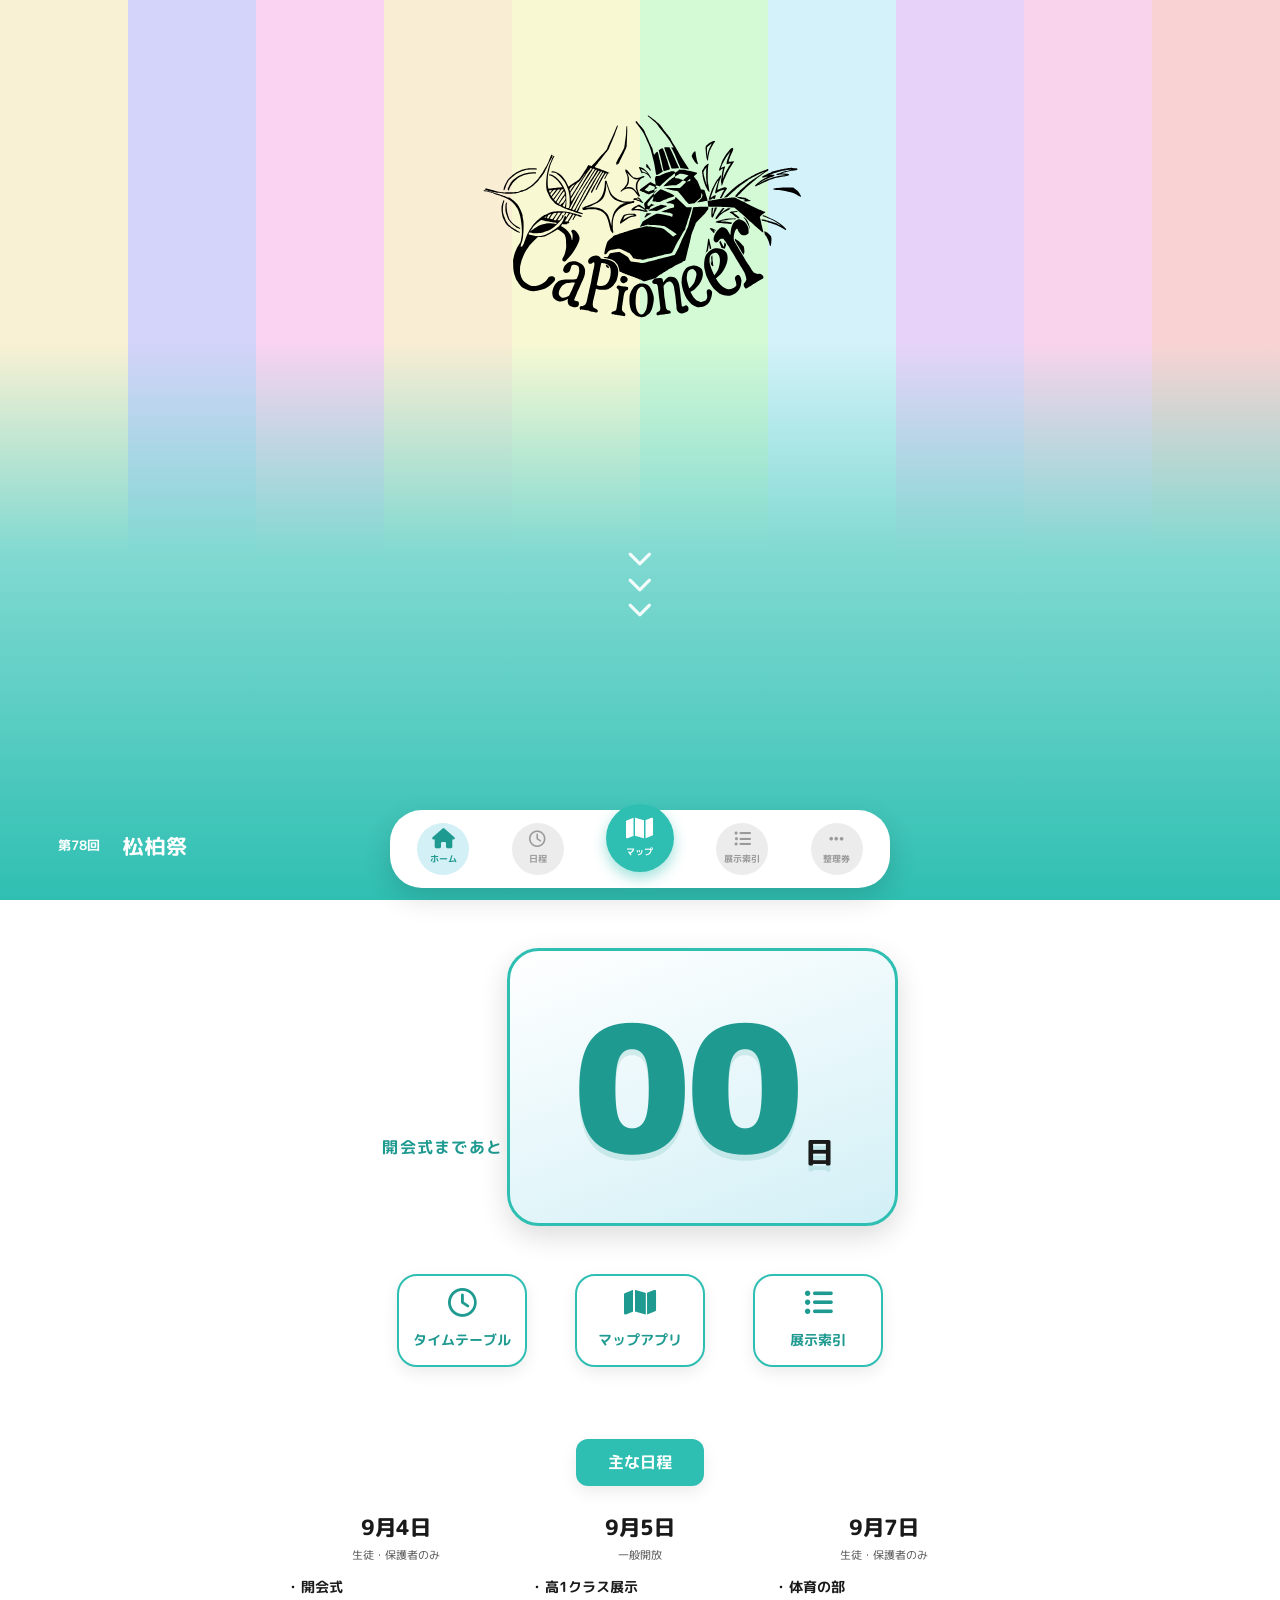
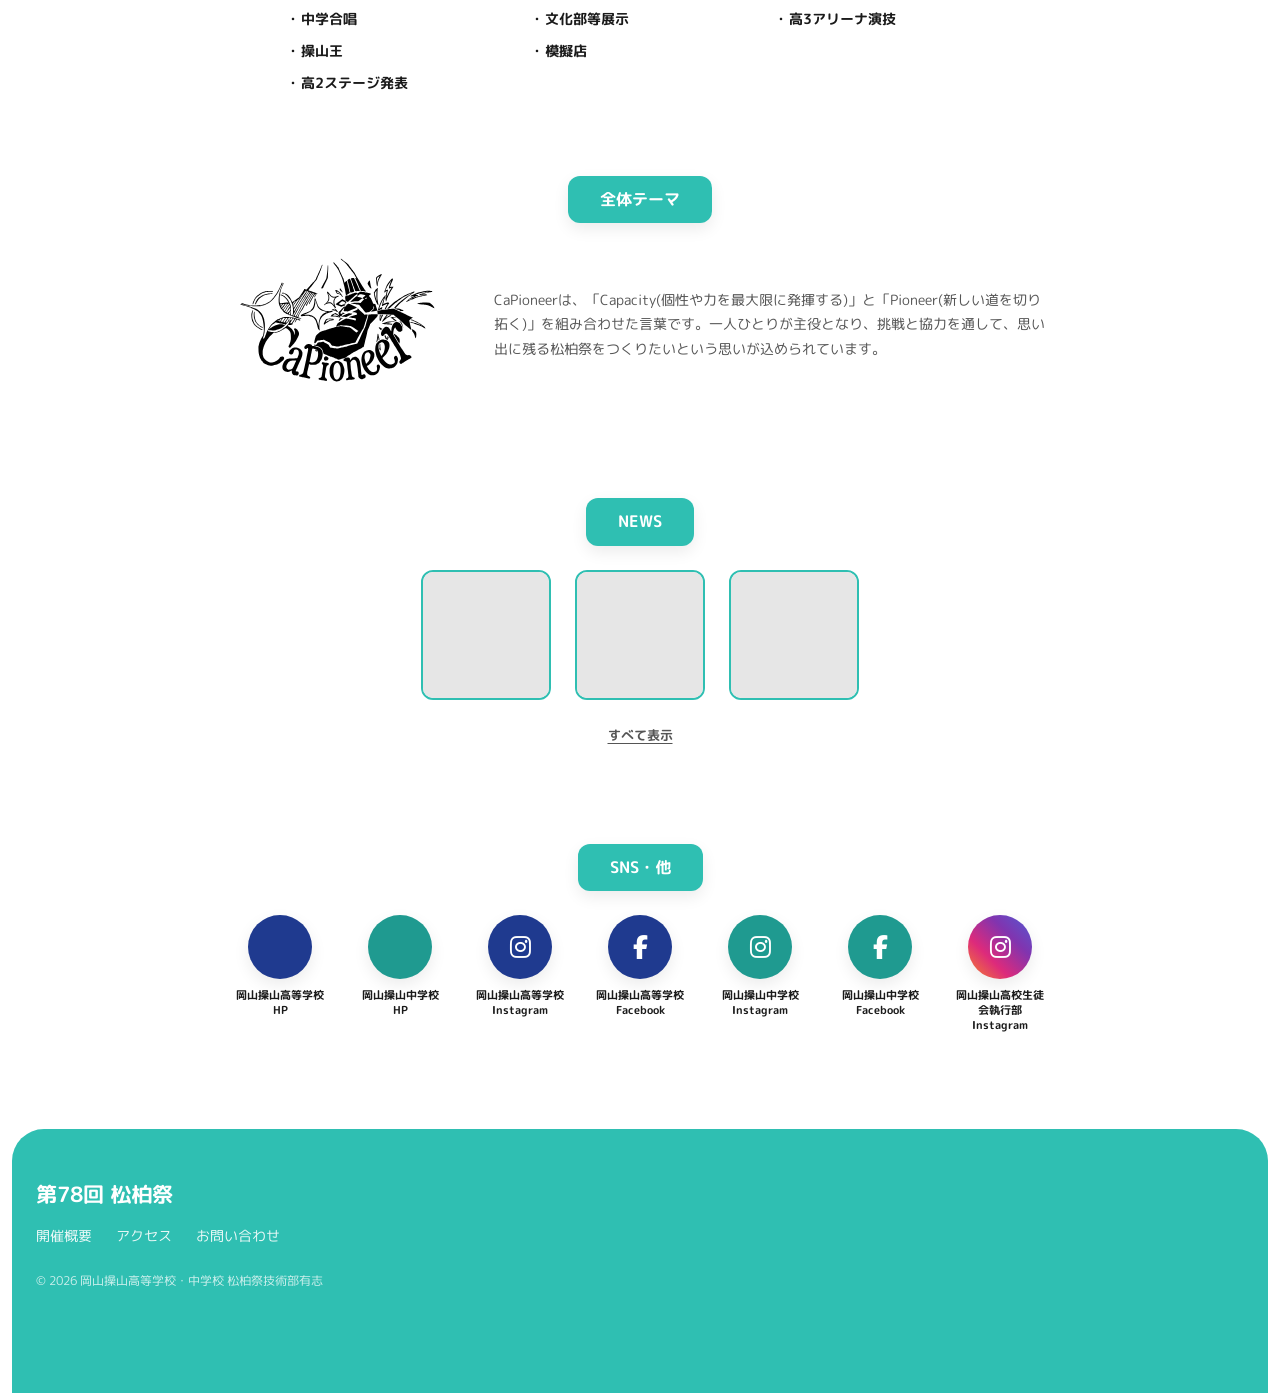
==== commit 0ff4db49: "afwefae" ====
--- a/index.html
+++ b/index.html
@@ -156,7 +156,7 @@
             <span class="sns__label">岡山操山高等学校<br>HP</span>
           </a>
           <a class="sns__item" href="https://www.sozan-jhs.okayama-c.ed.jp/" target="_blank" rel="noopener">
-            <span class="sns__icon sns__icon--school"><i class=""></i></span>
+            <span class="sns__icon sns__icon--junior"><i class=""></i></span>
             <span class="sns__label">岡山操山中学校<br>HP</span>
           </a>
           <a class="sns__item" href="https://www.instagram.com/sozankou_shouhaku?utm_source=ig_web_button_share_sheet&igsh=ZDNlZDc0MzIxNw==" target="_blank" rel="noopener">
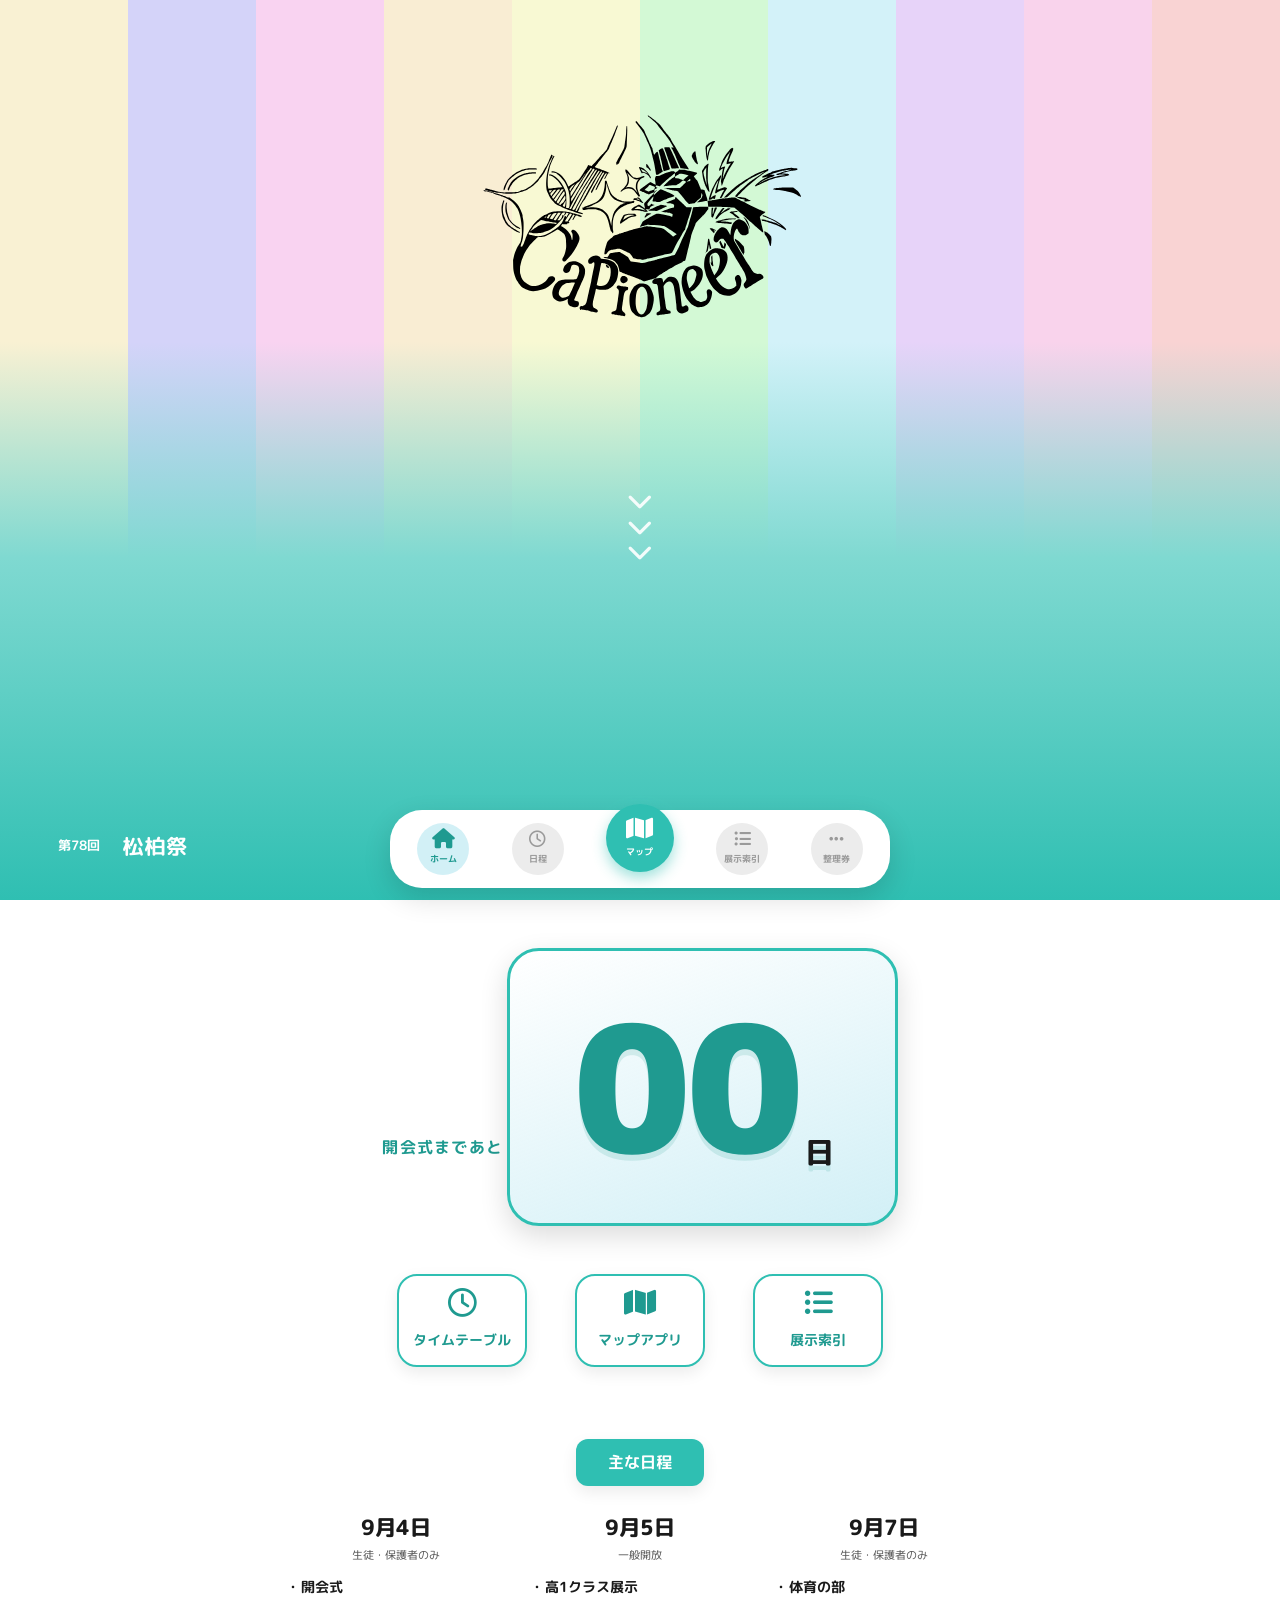
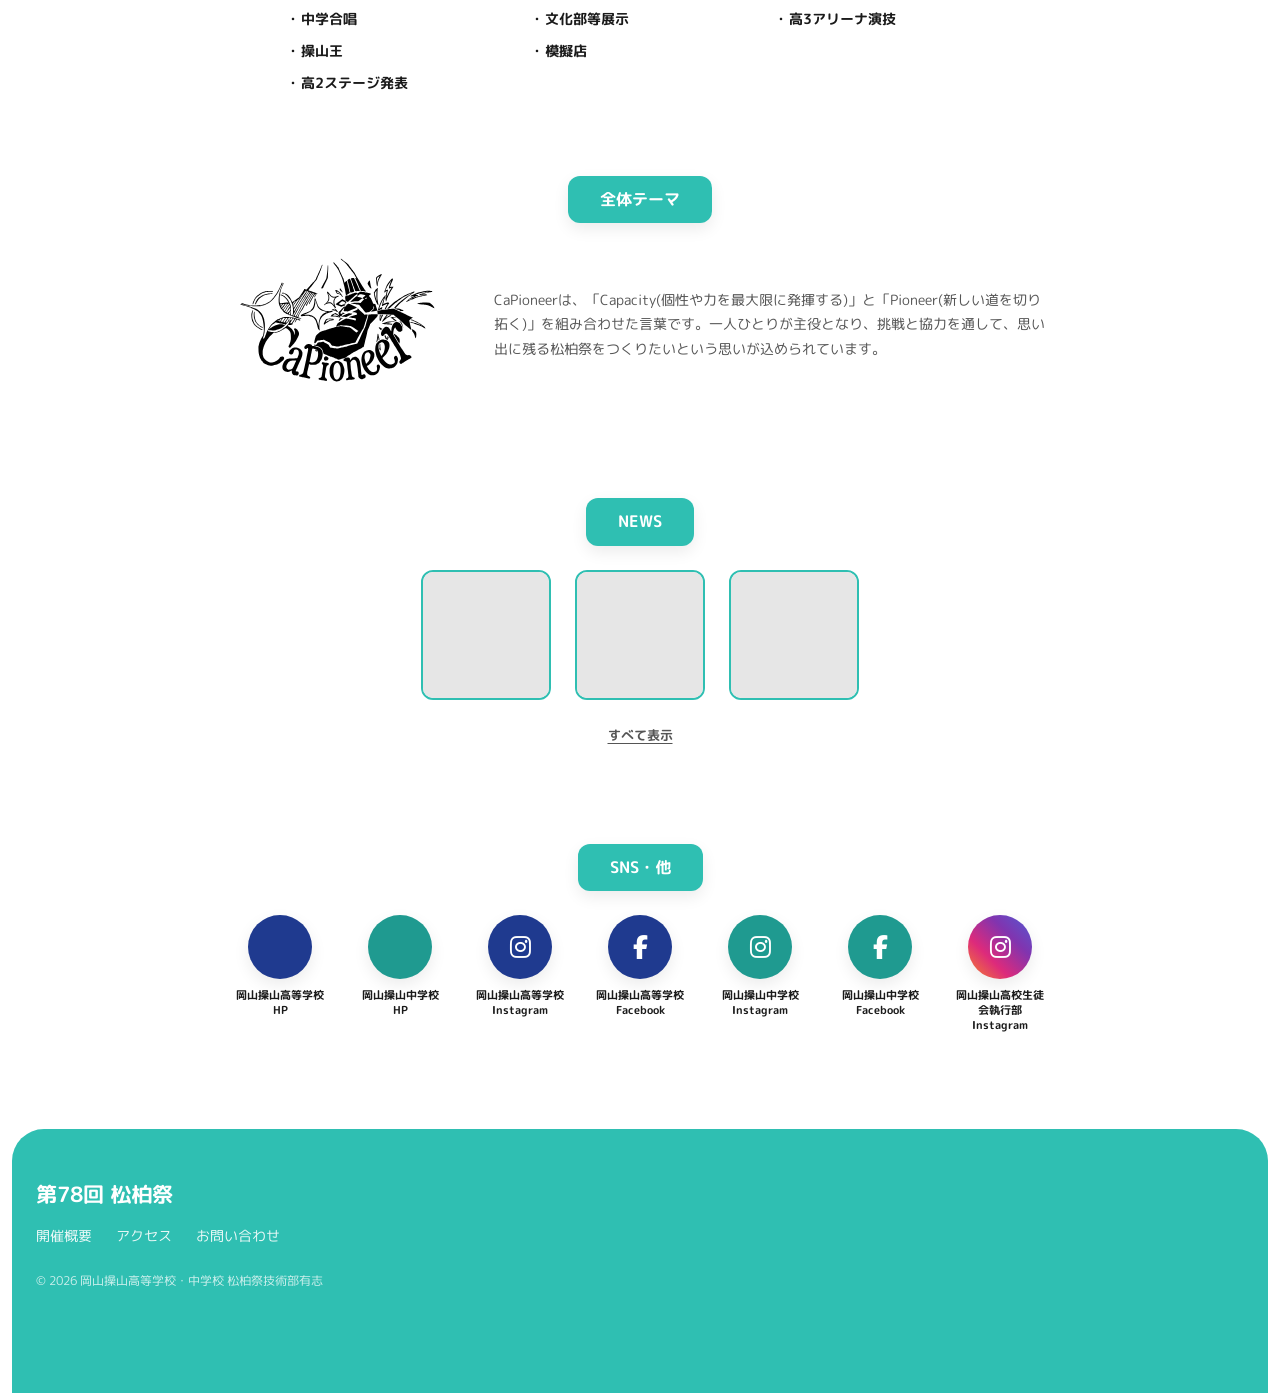
==== commit 12d16591: "rgarga" ====
--- a/index.html
+++ b/index.html
@@ -43,12 +43,12 @@
     <img class="hero__logo" src="images/logo-capioneer.svg" alt="第78回 岡山操山 松柏祭 ロゴ">
 
     <!-- スクロールを促す矢印アニメーション -->
-    <div class="hero__scroll" aria-hidden="true">
+    <div class="hero__scroll" aria-hidden="true" href="#headerhome">
       <i class="fa-solid fa-chevron-down"></i>
       <i class="fa-solid fa-chevron-down"></i>
       <i class="fa-solid fa-chevron-down"></i>
     </div>
-
+    <div id="headerhome"></div>
     <!-- Heroを抜けると、この帯がそのままの位置・デザインで画面上部に固定される(id="hero-footer-bar") -->
     <div class="hero__footer-bar" id="hero-footer-bar">
       <span class="badge">第78回</span>
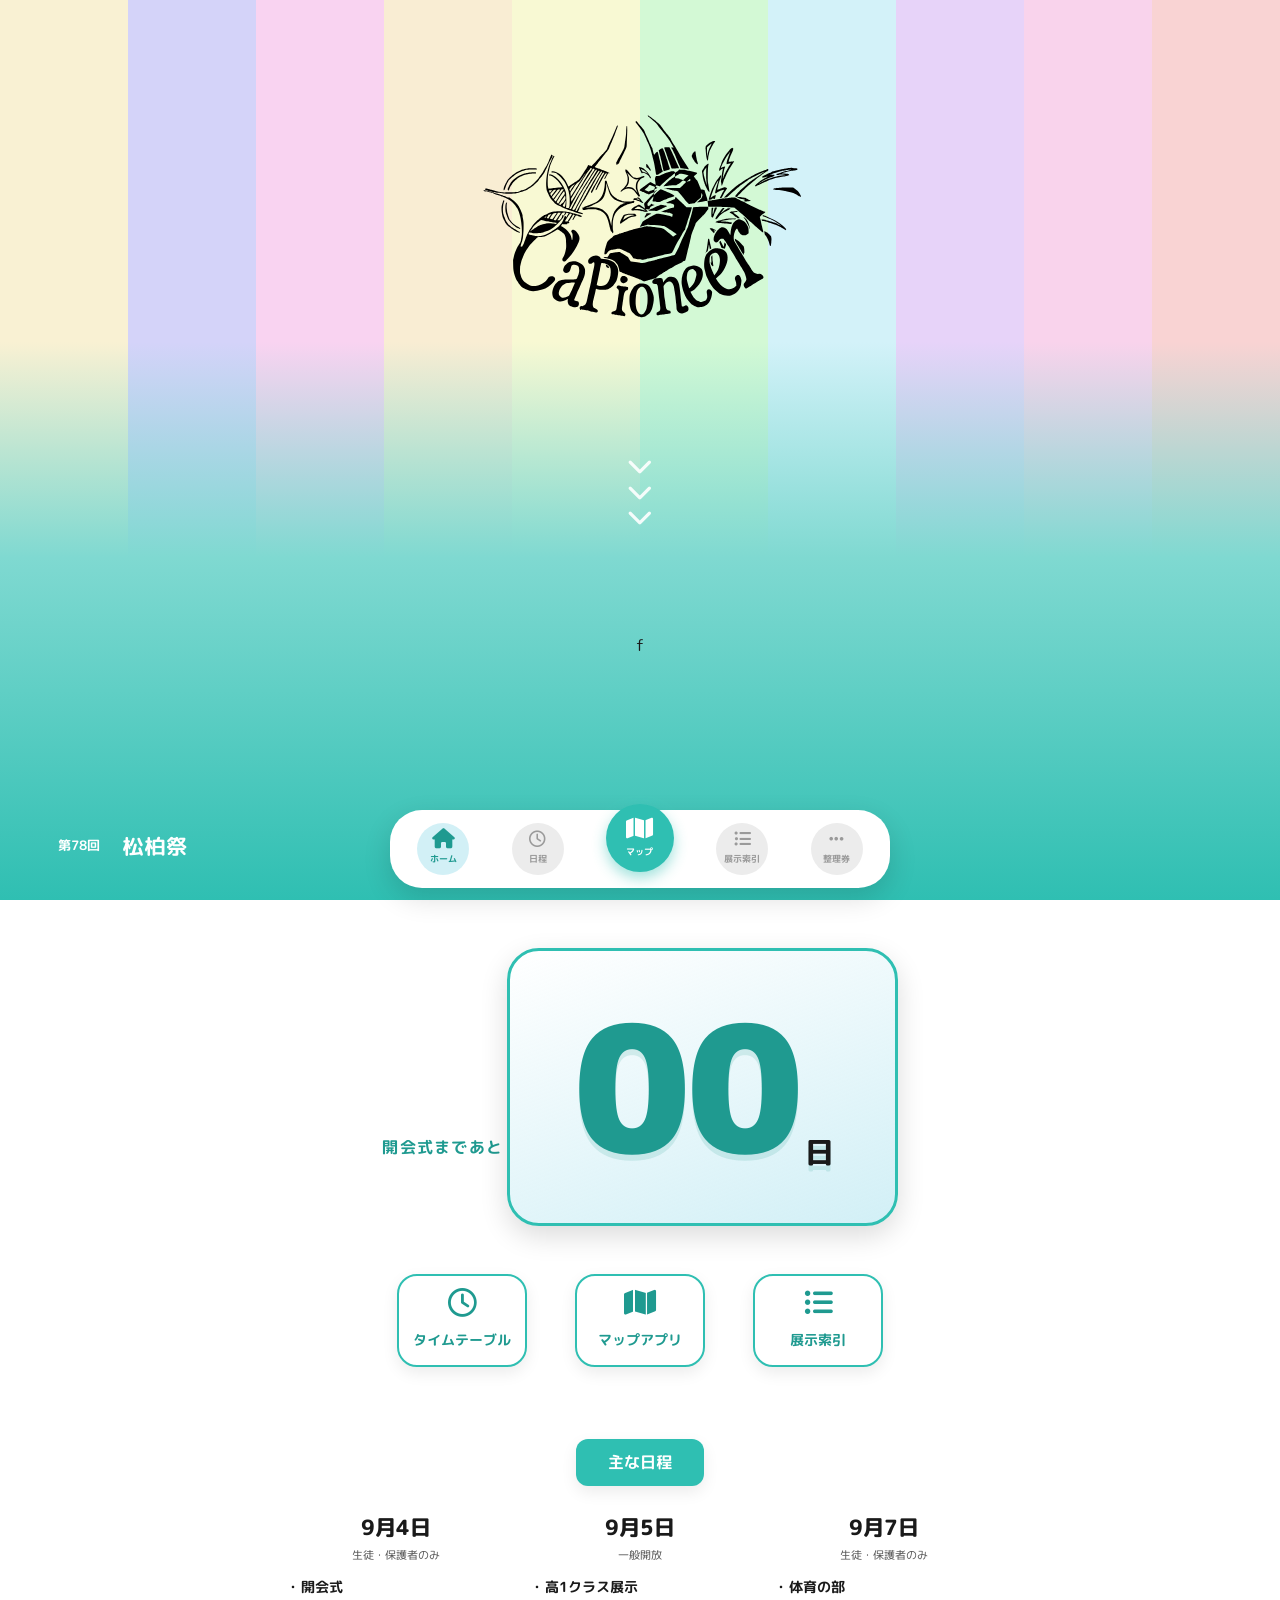
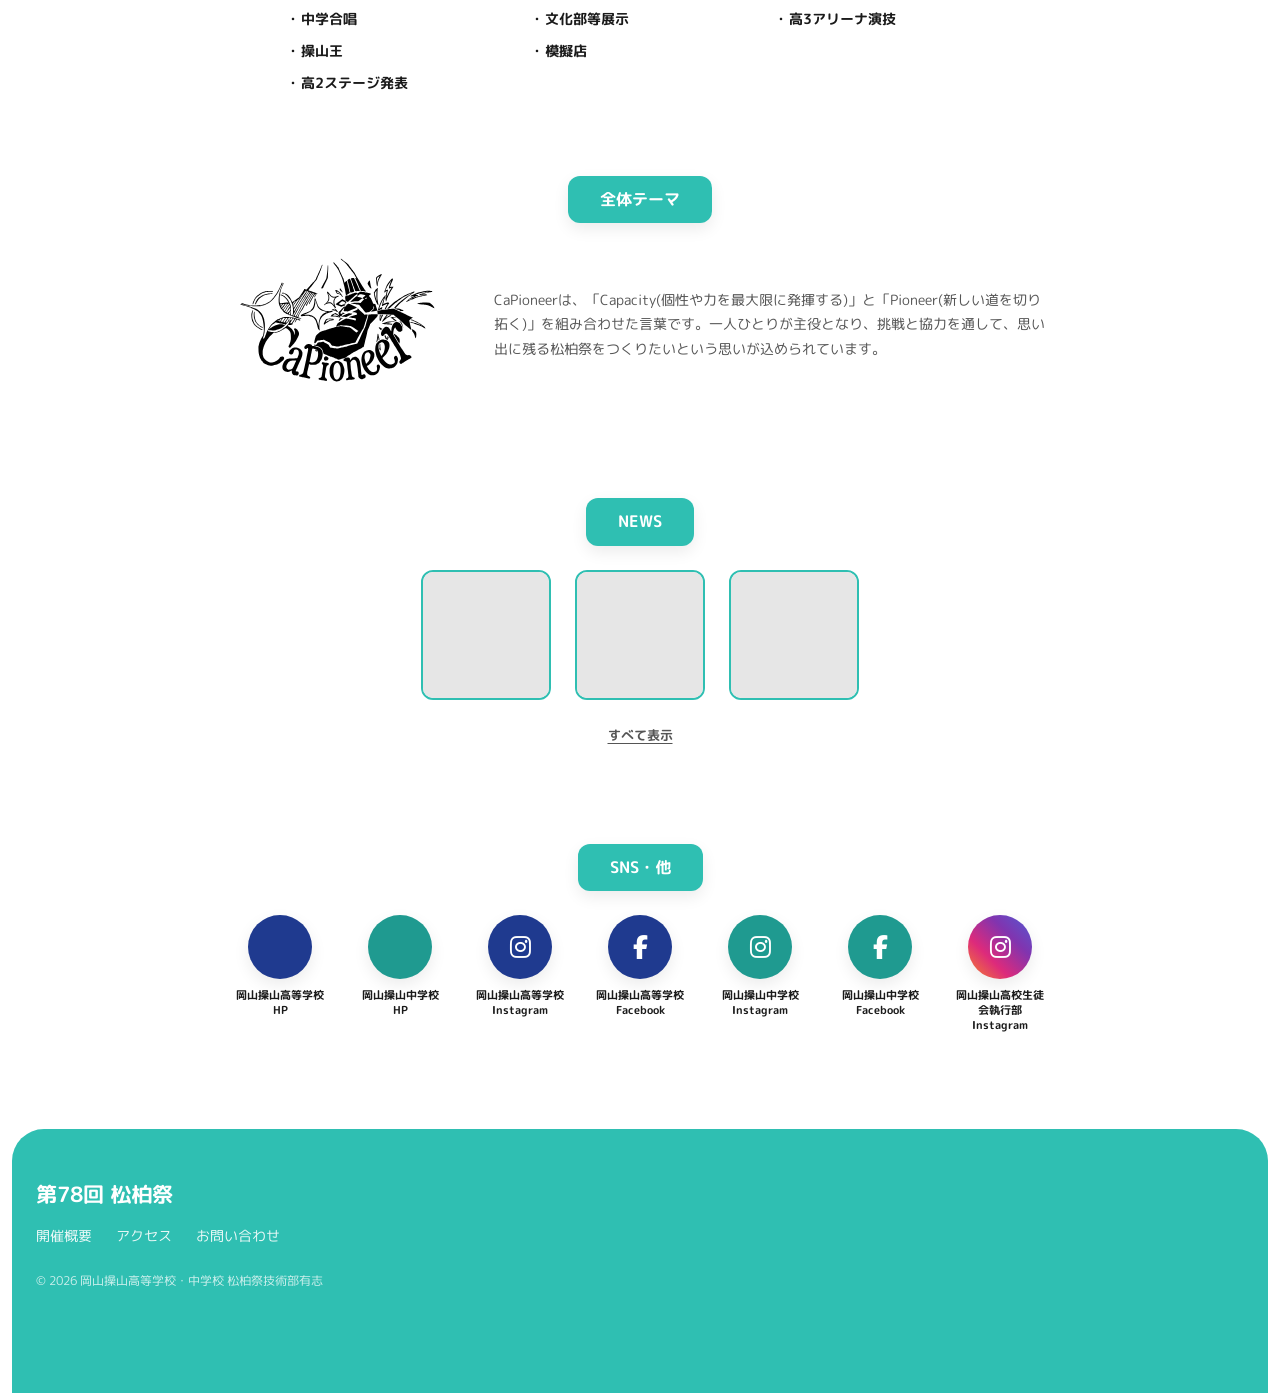
==== commit e7a0112d: "argaergr" ====
--- a/index.html
+++ b/index.html
@@ -43,11 +43,11 @@
     <img class="hero__logo" src="images/logo-capioneer.svg" alt="第78回 岡山操山 松柏祭 ロゴ">
 
     <!-- スクロールを促す矢印アニメーション -->
-    <div class="hero__scroll" aria-hidden="true" href="#headerhome">
+    <a class="hero__scroll" aria-hidden="true" href="#headerhome">
       <i class="fa-solid fa-chevron-down"></i>
       <i class="fa-solid fa-chevron-down"></i>
       <i class="fa-solid fa-chevron-down"></i>
-    </div>
+    </a>f
     <div id="headerhome"></div>
     <!-- Heroを抜けると、この帯がそのままの位置・デザインで画面上部に固定される(id="hero-footer-bar") -->
     <div class="hero__footer-bar" id="hero-footer-bar">
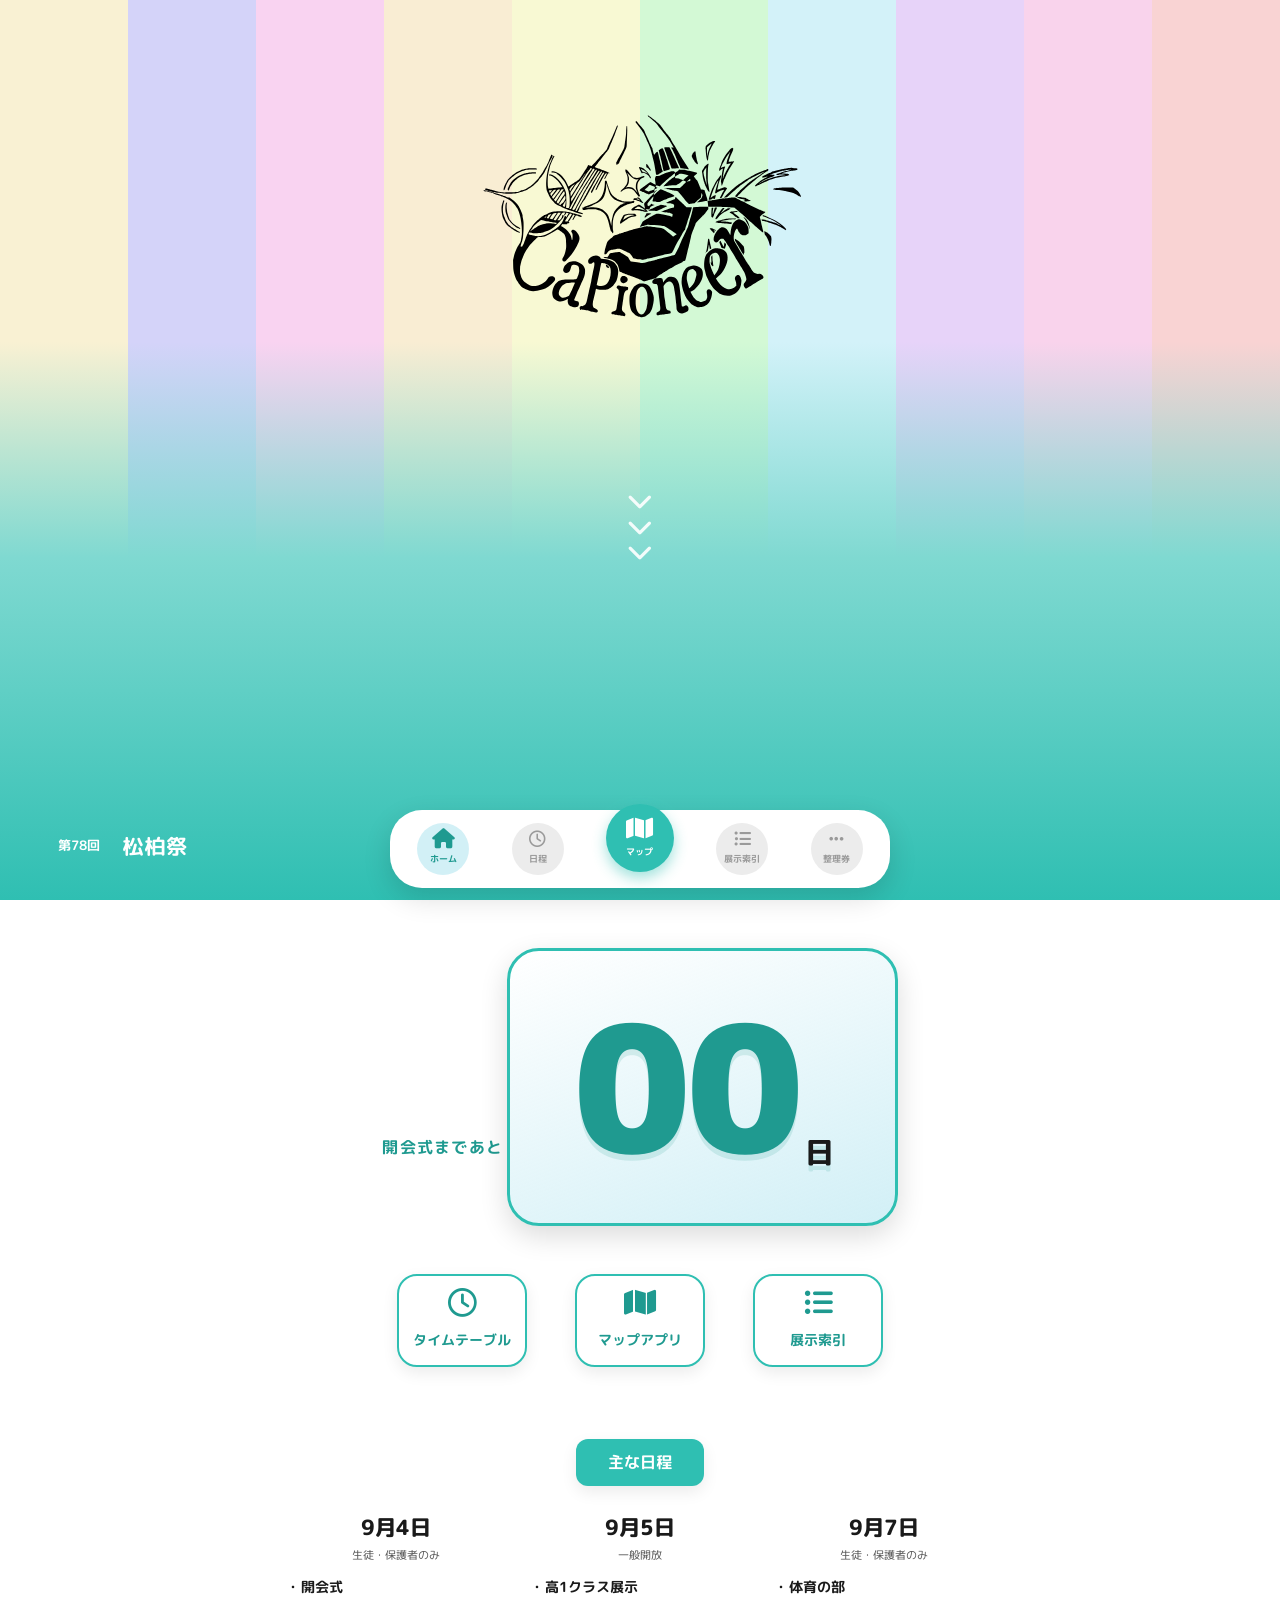
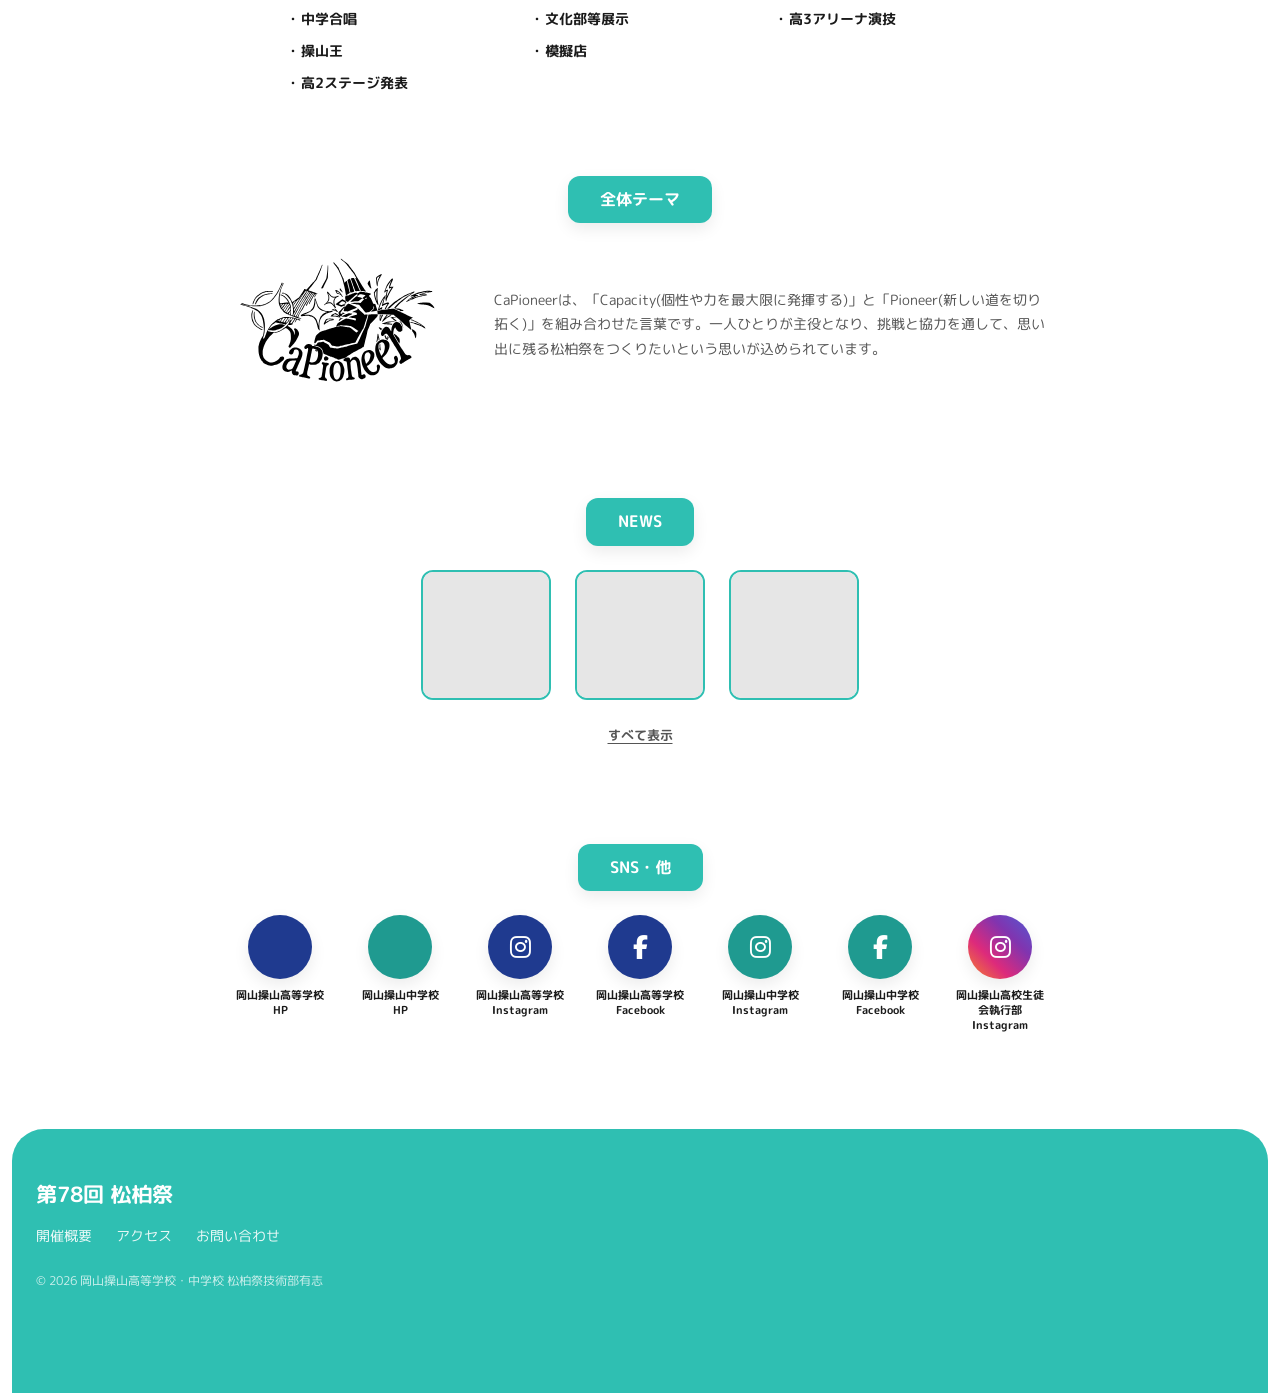
==== commit 5125cdfe: "fgath" ====
--- a/index.html
+++ b/index.html
@@ -47,7 +47,7 @@
       <i class="fa-solid fa-chevron-down"></i>
       <i class="fa-solid fa-chevron-down"></i>
       <i class="fa-solid fa-chevron-down"></i>
-    </a>f
+    </a>
     <div id="headerhome"></div>
     <!-- Heroを抜けると、この帯がそのままの位置・デザインで画面上部に固定される(id="hero-footer-bar") -->
     <div class="hero__footer-bar" id="hero-footer-bar">
@@ -55,6 +55,7 @@
       <span class="title">松柏祭</span>
     </div>
   </header>
+  <div id="headerhome"></div>
 
   <!-- ============ メインコンテンツ(PCでは中央寄せ幅を持たせる) ============ -->
   <div class="page-content">
